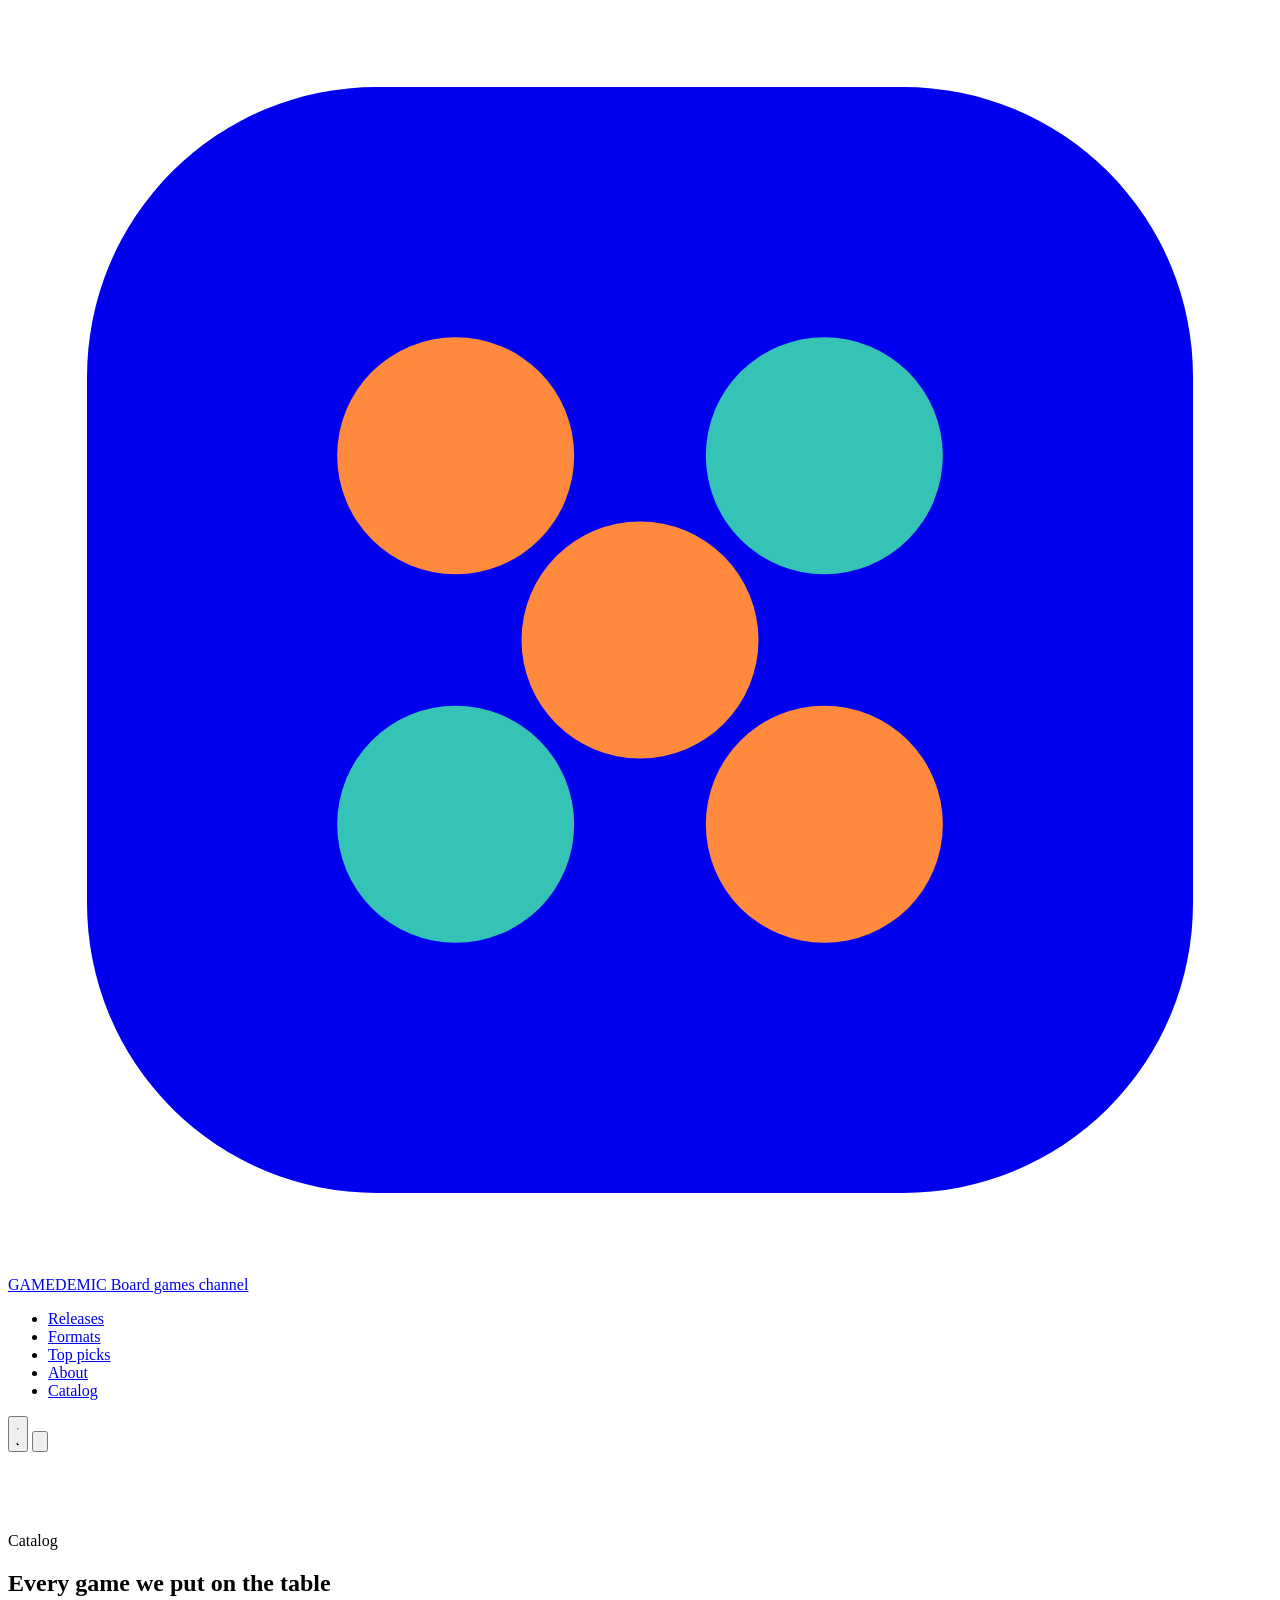
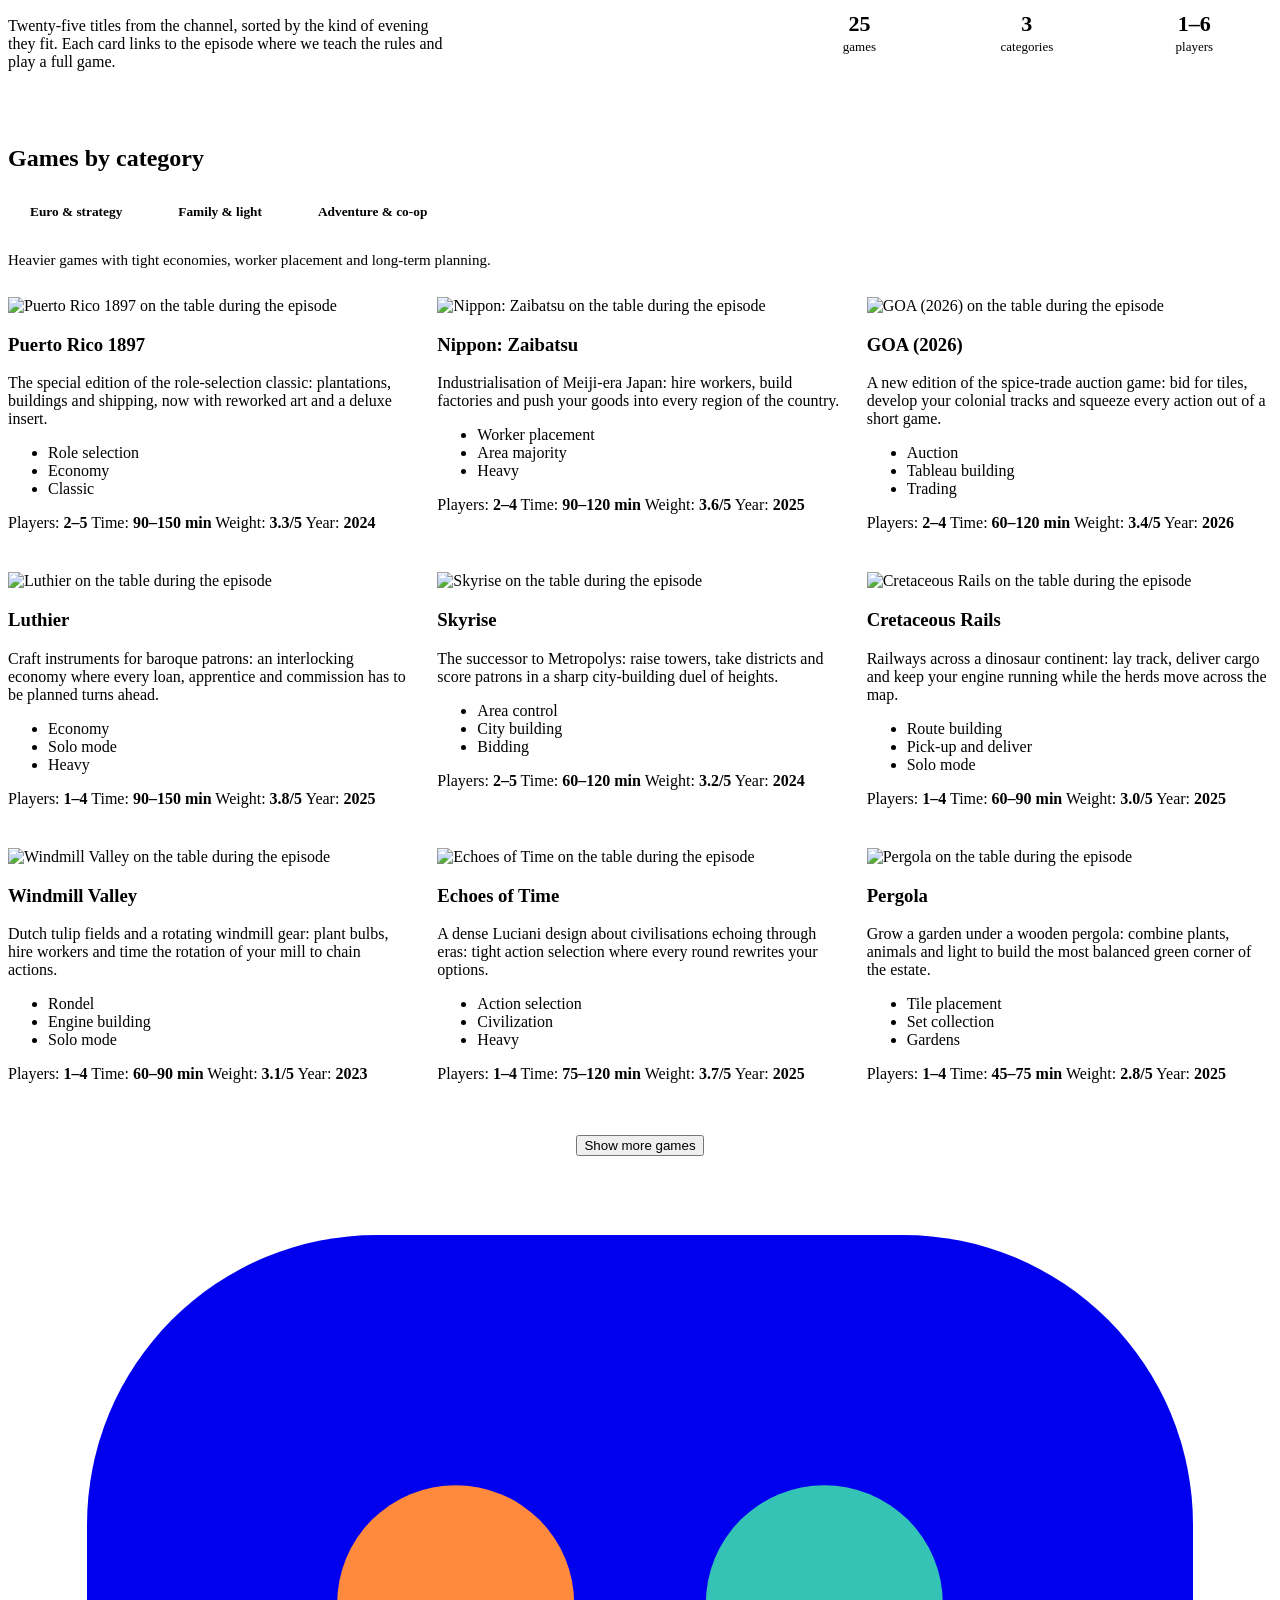
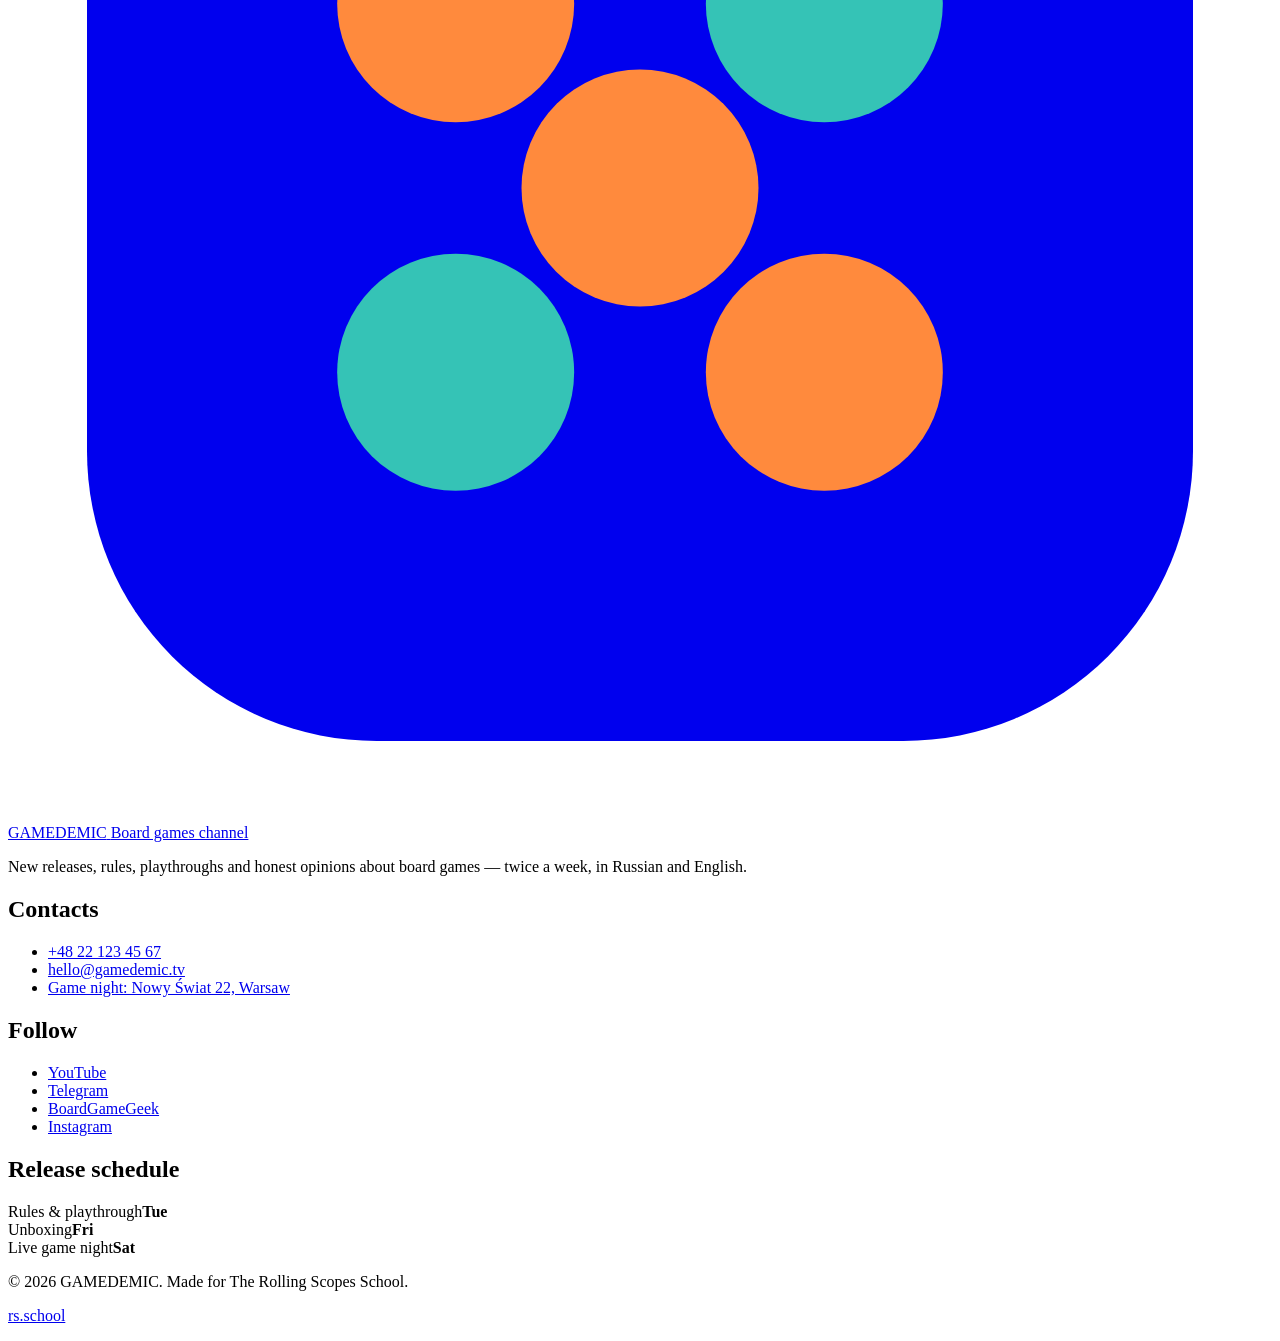
==== catalog.html @ 8ed78a91 "feat: add catalog page with categories and game cards" ====
<!DOCTYPE html>
<html lang="en" data-theme="light">
<head>
  <meta charset="utf-8">
  <meta name="viewport" content="width=device-width, initial-scale=1">
  <title>Game catalog — GAMEDEMIC</title>
  <meta name="description" content="Every board game covered on the GAMEDEMIC channel: euro games, family titles and cooperative adventures with players, play time and weight.">
  <link rel="icon" href="assets/favicon.svg" type="image/svg+xml">
  <link rel="preconnect" href="https://fonts.googleapis.com">
  <link rel="preconnect" href="https://fonts.gstatic.com" crossorigin>
  <link rel="stylesheet" href="https://fonts.googleapis.com/css2?family=Inter:wght@400;500;600&amp;family=Space+Grotesk:wght@500;600;700&amp;display=swap">
  <link rel="stylesheet" href="css/style.css">
  <link rel="stylesheet" href="css/catalog.css">
  <script>
    // Applies the saved theme before the first paint so the page never flashes.
    (function () {
      try {
        var saved = localStorage.getItem('gamedemic-theme');
        if (saved === 'dark' || saved === 'light') {
          document.documentElement.dataset.theme = saved;
        } else if (window.matchMedia('(prefers-color-scheme: dark)').matches) {
          document.documentElement.dataset.theme = 'dark';
        }
      } catch (error) {
        /* localStorage may be unavailable — the default light theme stays. */
      }
    })();
  </script>
</head>
<body>
  <header class="header">
    <div class="container header__inner">
      <a class="logo" href="index.html">
        <svg class="logo__mark" viewBox="0 0 48 48" aria-hidden="true" focusable="false">
          <rect x="3" y="3" width="42" height="42" rx="11" fill="currentColor"></rect>
          <circle cx="17" cy="17" r="4.5" fill="#ff8a3d"></circle>
          <circle cx="31" cy="17" r="4.5" fill="#35c3b6"></circle>
          <circle cx="24" cy="24" r="4.5" fill="#ff8a3d"></circle>
          <circle cx="17" cy="31" r="4.5" fill="#35c3b6"></circle>
          <circle cx="31" cy="31" r="4.5" fill="#ff8a3d"></circle>
        </svg>
        <span class="logo__text">
          <span class="logo__name">GAMEDEMIC</span>
          <span class="logo__tagline">Board games channel</span>
        </span>
      </a>

      <nav class="nav" id="site-nav" aria-label="Main">
        <ul class="nav__list">
          <li><a class="nav__link" href="index.html#releases">Releases</a></li>
          <li><a class="nav__link" href="index.html#formats">Formats</a></li>
          <li><a class="nav__link" href="index.html#top">Top picks</a></li>
          <li><a class="nav__link" href="index.html#about">About</a></li>
          <li><a class="nav__link" href="catalog.html" aria-current="page">Catalog</a></li>
        </ul>
      </nav>

      <div class="header__actions">
        <button class="icon-button theme-toggle" type="button" id="theme-toggle" aria-pressed="false" aria-label="Turn on dark theme">
          <svg class="theme-toggle__sun" viewBox="0 0 24 24" aria-hidden="true" focusable="false">
            <circle cx="12" cy="12" r="4.2"></circle>
            <path d="M12 2.6v2.2M12 19.2v2.2M4.2 12H2M22 12h-2.2M5.6 5.6 7.2 7.2M16.8 16.8l1.6 1.6M18.4 5.6l-1.6 1.6M7.2 16.8l-1.6 1.6"></path>
          </svg>
          <svg class="theme-toggle__moon" viewBox="0 0 24 24" aria-hidden="true" focusable="false">
            <path d="M20 14.2A8.2 8.2 0 0 1 9.8 4a8.4 8.4 0 1 0 10.2 10.2Z"></path>
          </svg>
        </button>
        <button class="icon-button burger" type="button" id="burger" aria-expanded="false" aria-controls="site-nav" aria-label="Open menu">
          <svg viewBox="0 0 24 24" aria-hidden="true" focusable="false">
            <path class="burger__line burger__line--top" d="M4 7h16"></path>
            <path class="burger__line burger__line--middle" d="M4 13h16"></path>
            <path class="burger__line burger__line--bottom" d="M4 19h16"></path>
          </svg>
        </button>
      </div>
    </div>
  </header>


  <main>
    <section class="catalog-hero">
      <div class="container catalog-hero__inner">
        <div>
          <p class="eyebrow">Catalog</p>
          <h1>Every game we put on the table</h1>
          <p>
            Twenty-five titles from the channel, sorted by the kind of evening they fit.
            Each card links to the episode where we teach the rules and play a full game.
          </p>
        </div>
        <div class="catalog-hero__facts">
          <p class="catalog-hero__fact"><b>25</b><span>games</span></p>
          <p class="catalog-hero__fact"><b>3</b><span>categories</span></p>
          <p class="catalog-hero__fact"><b>1–6</b><span>players</span></p>
        </div>
      </div>
    </section>

    <section class="section" id="catalog">
      <div class="container">
        <h2 class="visually-hidden">Games by category</h2>
        <div class="categories" id="categories">
          <button class="category is-active" type="button"
            aria-pressed="true" data-category="euro">Euro &amp; strategy</button>
          <button class="category" type="button"
            aria-pressed="false" data-category="family">Family &amp; light</button>
          <button class="category" type="button"
            aria-pressed="false" data-category="coop">Adventure &amp; co-op</button>
        </div>
        <p class="catalog__note" id="category-note">Heavier games with tight economies, worker placement and long-term planning.</p>

        <div class="catalog-grid" id="catalog-grid">
          <article class="game-card">
            <div class="game-card__media">
              <img class="game-card__image" src="https://i.ytimg.com/vi/eZDFBOI0O48/hqdefault.jpg" width="480" height="360" loading="lazy" alt="Puerto Rico 1897 on the table during the episode">
            </div>
            <div class="game-card__body">
              <h3 class="game-card__title">Puerto Rico 1897</h3>
              <p class="game-card__desc">The special edition of the role-selection classic: plantations, buildings and shipping, now with reworked art and a deluxe insert.</p>
              <ul class="game-card__tags">
                <li class="tag">Role selection</li>
                <li class="tag">Economy</li>
                <li class="tag">Classic</li>
              </ul>
              <p class="game-card__meta">
                <span>Players: <b>2–5</b></span>
                <span>Time: <b>90–150 min</b></span>
                <span>Weight: <b>3.3/5</b></span>
                <span>Year: <b>2024</b></span>
              </p>
            </div>
          </article>
          <article class="game-card">
            <div class="game-card__media">
              <img class="game-card__image" src="https://i.ytimg.com/vi/mlnG_oBTaug/hqdefault.jpg" width="480" height="360" loading="lazy" alt="Nippon: Zaibatsu on the table during the episode">
            </div>
            <div class="game-card__body">
              <h3 class="game-card__title">Nippon: Zaibatsu</h3>
              <p class="game-card__desc">Industrialisation of Meiji-era Japan: hire workers, build factories and push your goods into every region of the country.</p>
              <ul class="game-card__tags">
                <li class="tag">Worker placement</li>
                <li class="tag">Area majority</li>
                <li class="tag">Heavy</li>
              </ul>
              <p class="game-card__meta">
                <span>Players: <b>2–4</b></span>
                <span>Time: <b>90–120 min</b></span>
                <span>Weight: <b>3.6/5</b></span>
                <span>Year: <b>2025</b></span>
              </p>
            </div>
          </article>
          <article class="game-card">
            <div class="game-card__media">
              <img class="game-card__image" src="https://i.ytimg.com/vi/cQ16xqjx_Sw/hqdefault.jpg" width="480" height="360" loading="lazy" alt="GOA (2026) on the table during the episode">
            </div>
            <div class="game-card__body">
              <h3 class="game-card__title">GOA (2026)</h3>
              <p class="game-card__desc">A new edition of the spice-trade auction game: bid for tiles, develop your colonial tracks and squeeze every action out of a short game.</p>
              <ul class="game-card__tags">
                <li class="tag">Auction</li>
                <li class="tag">Tableau building</li>
                <li class="tag">Trading</li>
              </ul>
              <p class="game-card__meta">
                <span>Players: <b>2–4</b></span>
                <span>Time: <b>60–120 min</b></span>
                <span>Weight: <b>3.4/5</b></span>
                <span>Year: <b>2026</b></span>
              </p>
            </div>
          </article>
          <article class="game-card">
            <div class="game-card__media">
              <img class="game-card__image" src="https://i.ytimg.com/vi/hcbQ2KUn7Vs/hqdefault.jpg" width="480" height="360" loading="lazy" alt="Luthier on the table during the episode">
            </div>
            <div class="game-card__body">
              <h3 class="game-card__title">Luthier</h3>
              <p class="game-card__desc">Craft instruments for baroque patrons: an interlocking economy where every loan, apprentice and commission has to be planned turns ahead.</p>
              <ul class="game-card__tags">
                <li class="tag">Economy</li>
                <li class="tag">Solo mode</li>
                <li class="tag">Heavy</li>
              </ul>
              <p class="game-card__meta">
                <span>Players: <b>1–4</b></span>
                <span>Time: <b>90–150 min</b></span>
                <span>Weight: <b>3.8/5</b></span>
                <span>Year: <b>2025</b></span>
              </p>
            </div>
          </article>
          <article class="game-card">
            <div class="game-card__media">
              <img class="game-card__image" src="https://i.ytimg.com/vi/IFoXtF_5hJ4/hqdefault.jpg" width="480" height="360" loading="lazy" alt="Skyrise on the table during the episode">
            </div>
            <div class="game-card__body">
              <h3 class="game-card__title">Skyrise</h3>
              <p class="game-card__desc">The successor to Metropolys: raise towers, take districts and score patrons in a sharp city-building duel of heights.</p>
              <ul class="game-card__tags">
                <li class="tag">Area control</li>
                <li class="tag">City building</li>
                <li class="tag">Bidding</li>
              </ul>
              <p class="game-card__meta">
                <span>Players: <b>2–5</b></span>
                <span>Time: <b>60–120 min</b></span>
                <span>Weight: <b>3.2/5</b></span>
                <span>Year: <b>2024</b></span>
              </p>
            </div>
          </article>
          <article class="game-card">
            <div class="game-card__media">
              <img class="game-card__image" src="https://i.ytimg.com/vi/K7tXL6RqaWM/hqdefault.jpg" width="480" height="360" loading="lazy" alt="Cretaceous Rails on the table during the episode">
            </div>
            <div class="game-card__body">
              <h3 class="game-card__title">Cretaceous Rails</h3>
              <p class="game-card__desc">Railways across a dinosaur continent: lay track, deliver cargo and keep your engine running while the herds move across the map.</p>
              <ul class="game-card__tags">
                <li class="tag">Route building</li>
                <li class="tag">Pick-up and deliver</li>
                <li class="tag">Solo mode</li>
              </ul>
              <p class="game-card__meta">
                <span>Players: <b>1–4</b></span>
                <span>Time: <b>60–90 min</b></span>
                <span>Weight: <b>3.0/5</b></span>
                <span>Year: <b>2025</b></span>
              </p>
            </div>
          </article>
          <article class="game-card">
            <div class="game-card__media">
              <img class="game-card__image" src="https://i.ytimg.com/vi/DJleph9t23c/hqdefault.jpg" width="480" height="360" loading="lazy" alt="Windmill Valley on the table during the episode">
            </div>
            <div class="game-card__body">
              <h3 class="game-card__title">Windmill Valley</h3>
              <p class="game-card__desc">Dutch tulip fields and a rotating windmill gear: plant bulbs, hire workers and time the rotation of your mill to chain actions.</p>
              <ul class="game-card__tags">
                <li class="tag">Rondel</li>
                <li class="tag">Engine building</li>
                <li class="tag">Solo mode</li>
              </ul>
              <p class="game-card__meta">
                <span>Players: <b>1–4</b></span>
                <span>Time: <b>60–90 min</b></span>
                <span>Weight: <b>3.1/5</b></span>
                <span>Year: <b>2023</b></span>
              </p>
            </div>
          </article>
          <article class="game-card">
            <div class="game-card__media">
              <img class="game-card__image" src="https://i.ytimg.com/vi/PdsI4-P3AxU/hqdefault.jpg" width="480" height="360" loading="lazy" alt="Echoes of Time on the table during the episode">
            </div>
            <div class="game-card__body">
              <h3 class="game-card__title">Echoes of Time</h3>
              <p class="game-card__desc">A dense Luciani design about civilisations echoing through eras: tight action selection where every round rewrites your options.</p>
              <ul class="game-card__tags">
                <li class="tag">Action selection</li>
                <li class="tag">Civilization</li>
                <li class="tag">Heavy</li>
              </ul>
              <p class="game-card__meta">
                <span>Players: <b>1–4</b></span>
                <span>Time: <b>75–120 min</b></span>
                <span>Weight: <b>3.7/5</b></span>
                <span>Year: <b>2025</b></span>
              </p>
            </div>
          </article>
          <article class="game-card">
            <div class="game-card__media">
              <img class="game-card__image" src="https://i.ytimg.com/vi/k4_29w0wnMs/hqdefault.jpg" width="480" height="360" loading="lazy" alt="Pergola on the table during the episode">
            </div>
            <div class="game-card__body">
              <h3 class="game-card__title">Pergola</h3>
              <p class="game-card__desc">Grow a garden under a wooden pergola: combine plants, animals and light to build the most balanced green corner of the estate.</p>
              <ul class="game-card__tags">
                <li class="tag">Tile placement</li>
                <li class="tag">Set collection</li>
                <li class="tag">Gardens</li>
              </ul>
              <p class="game-card__meta">
                <span>Players: <b>1–4</b></span>
                <span>Time: <b>45–75 min</b></span>
                <span>Weight: <b>2.8/5</b></span>
                <span>Year: <b>2025</b></span>
              </p>
            </div>
          </article>
        </div>
        <div class="catalog__more" id="catalog-more">
          <button class="button button--ghost" type="button" id="load-more">Show more games</button>
        </div>
      </div>
    </section>
  </main>

  <footer class="footer" id="contacts">
    <div class="container">
      <div class="footer__grid">
        <div>
          <a class="logo" href="index.html">
            <svg class="logo__mark" viewBox="0 0 48 48" aria-hidden="true" focusable="false">
              <rect x="3" y="3" width="42" height="42" rx="11" fill="currentColor"></rect>
              <circle cx="17" cy="17" r="4.5" fill="#ff8a3d"></circle>
              <circle cx="31" cy="17" r="4.5" fill="#35c3b6"></circle>
              <circle cx="24" cy="24" r="4.5" fill="#ff8a3d"></circle>
              <circle cx="17" cy="31" r="4.5" fill="#35c3b6"></circle>
              <circle cx="31" cy="31" r="4.5" fill="#ff8a3d"></circle>
            </svg>
            <span class="logo__text">
              <span class="logo__name">GAMEDEMIC</span>
              <span class="logo__tagline">Board games channel</span>
            </span>
          </a>
          <p class="footer__about">
            New releases, rules, playthroughs and honest opinions about board games —
            twice a week, in Russian and English.
          </p>
        </div>

        <div>
          <h2 class="footer__title">Contacts</h2>
          <ul class="footer__list">
            <li><a class="footer__link" href="tel:+48221234567">+48 22 123 45 67</a></li>
            <li><a class="footer__link" href="mailto:hello@gamedemic.tv">hello@gamedemic.tv</a></li>
            <li>
              <a class="footer__link" href="https://maps.google.com/?q=Nowy+Swiat+22,+Warsaw" target="_blank" rel="noopener">
                Game night: Nowy Świat 22, Warsaw
              </a>
            </li>
          </ul>
        </div>

        <div>
          <h2 class="footer__title">Follow</h2>
          <ul class="footer__list">
            <li><a class="footer__link" href="https://www.youtube.com/@gamedemic" target="_blank" rel="noopener">YouTube</a></li>
            <li><a class="footer__link" href="https://t.me/gamedemic" target="_blank" rel="noopener">Telegram</a></li>
            <li><a class="footer__link" href="https://boardgamegeek.com/" target="_blank" rel="noopener">BoardGameGeek</a></li>
            <li><a class="footer__link" href="https://www.instagram.com/" target="_blank" rel="noopener">Instagram</a></li>
          </ul>
        </div>

        <div>
          <h2 class="footer__title">Release schedule</h2>
          <div class="footer__schedule">
            <div><span>Rules &amp; playthrough</span><b>Tue</b></div>
            <div><span>Unboxing</span><b>Fri</b></div>
            <div><span>Live game night</span><b>Sat</b></div>
          </div>
        </div>
      </div>

      <div class="footer__bottom">
        <p>© 2026 GAMEDEMIC. Made for The Rolling Scopes School.</p>
        <p><a href="https://rs.school/" target="_blank" rel="noopener">rs.school</a></p>
      </div>
    </div>
  </footer>

  <script src="js/theme.js"></script>
</body>
</html>
---- css/catalog.css ----
/* ==========================================================================
   GAMEDEMIC — catalog page
   ========================================================================== */

.catalog-hero {
  padding-block: clamp(40px, 5vw, 72px) clamp(24px, 3vw, 40px);
  background:
    radial-gradient(55% 80% at 90% 0%, var(--accent-soft), transparent 70%);
}

.catalog-hero__inner {
  display: grid;
  grid-template-columns: minmax(0, 1.2fr) minmax(0, 0.8fr);
  align-items: end;
  gap: clamp(20px, 3vw, 48px);
}

.catalog-hero p {
  margin-top: 16px;
  max-width: 56ch;
  color: var(--text-muted);
}

.catalog-hero__facts {
  display: grid;
  grid-template-columns: repeat(3, minmax(0, 1fr));
  gap: 12px;
  text-align: center;
}

.catalog-hero__fact {
  padding: 16px 10px;
  background-color: var(--surface);
  border: 1px solid var(--border);
  border-radius: var(--radius-m);
}

.catalog-hero__fact b {
  display: block;
  font-family: var(--font-display);
  font-size: 1.375rem;
}

.catalog-hero__fact span {
  color: var(--text-muted);
  font-size: 0.8125rem;
}

/* --- Categories ----------------------------------------------------------- */

.categories {
  display: flex;
  flex-wrap: wrap;
  gap: 12px;
  margin-bottom: 20px;
}

.category {
  padding: 12px 22px;
  border: 1px solid var(--border);
  border-radius: 999px;
  background-color: var(--surface);
  color: var(--text-muted);
  font-family: var(--font-display);
  font-weight: 600;
  transition: color var(--transition), border-color var(--transition),
    background-color var(--transition), transform var(--transition);
}

.category:hover {
  color: var(--accent);
  border-color: var(--accent);
  transform: translateY(-2px);
}

.category.is-active,
.category[aria-selected="true"] {
  background-color: var(--accent);
  border-color: var(--accent);
  color: var(--accent-contrast);
}

.catalog__note {
  margin-bottom: 28px;
  color: var(--text-muted);
  font-size: 0.9375rem;
}

/* --- Grid ----------------------------------------------------------------- */

.catalog-grid {
  display: grid;
  grid-template-columns: repeat(3, minmax(0, 1fr));
  gap: 24px;
}

.catalog-grid .game-card {
  text-align: start;
  padding: 0;
  font: inherit;
  color: inherit;
  cursor: pointer;
}

.catalog__more {
  display: flex;
  justify-content: center;
  margin-top: 36px;
}

.catalog__more[hidden] {
  display: none;
}

.catalog__empty {
  padding: 48px 0;
  color: var(--text-muted);
  text-align: center;
}

/* --- Modal ---------------------------------------------------------------- */

.modal {
  position: fixed;
  inset: 0;
  z-index: 100;
  display: grid;
  place-items: center;
  padding: clamp(12px, 4vw, 40px);
  background-color: var(--overlay);
  opacity: 0;
  visibility: hidden;
  transition: opacity var(--transition), visibility var(--transition);
}

.modal.is-open {
  opacity: 1;
  visibility: visible;
}

.modal__dialog {
  position: relative;
  width: min(880px, 100%);
  max-height: min(88dvh, 820px);
  overflow-y: auto;
  background-color: var(--surface);
  border: 1px solid var(--border);
  border-radius: var(--radius-l);
  box-shadow: var(--shadow-lg);
  transform: translateY(16px) scale(0.98);
  transition: transform var(--transition);
}

.modal.is-open .modal__dialog {
  transform: translateY(0) scale(1);
}

.modal__close {
  position: absolute;
  top: 14px;
  right: 14px;
  z-index: 2;
  background-color: var(--surface);
}

.modal__media {
  aspect-ratio: 16 / 7;
  overflow: hidden;
  background-color: var(--surface-2);
}

.modal__media img {
  width: 100%;
  height: 100%;
  object-fit: cover;
}

.modal__body {
  display: grid;
  gap: 22px;
  padding: clamp(20px, 3vw, 32px);
}

.modal__header {
  display: flex;
  flex-wrap: wrap;
  align-items: center;
  justify-content: space-between;
  gap: 10px 20px;
}

.modal__category {
  padding: 5px 12px;
  border-radius: 999px;
  background-color: var(--accent-soft);
  color: var(--accent);
  font-size: 0.8125rem;
  font-weight: 600;
}

.modal__desc {
  color: var(--text-muted);
}

.modal__specs {
  display: grid;
  grid-template-columns: repeat(4, minmax(0, 1fr));
  gap: 12px;
}

.modal__spec {
  padding: 14px;
  background-color: var(--surface-2);
  border-radius: var(--radius-m);
  text-align: center;
}

.modal__spec span {
  display: block;
  color: var(--text-muted);
  font-size: 0.75rem;
  letter-spacing: 0.06em;
  text-transform: uppercase;
}

.modal__spec b {
  font-family: var(--font-display);
  font-size: 1.0625rem;
}

.option-group__title {
  margin-bottom: 10px;
  font-family: var(--font-display);
  font-size: 0.8125rem;
  font-weight: 700;
  letter-spacing: 0.12em;
  text-transform: uppercase;
  color: var(--text-muted);
}

.option-group__list {
  display: flex;
  flex-wrap: wrap;
  gap: 10px;
}

.option {
  padding: 10px 18px;
  border: 1px solid var(--border);
  border-radius: 999px;
  background-color: var(--surface);
  font-size: 0.9375rem;
  font-weight: 600;
  transition: border-color var(--transition), background-color var(--transition),
    color var(--transition);
}

.option:hover {
  border-color: var(--accent);
  color: var(--accent);
}

.option[aria-pressed="true"] {
  border-color: var(--accent);
  background-color: var(--accent);
  color: var(--accent-contrast);
}

.modal__readout {
  display: grid;
  gap: 8px;
  padding: 18px 20px;
  background-color: var(--accent-2-soft);
  border-radius: var(--radius-m);
}

.modal__readout p {
  font-size: 0.9375rem;
}

.modal__readout b {
  font-family: var(--font-display);
}

.modal__footer {
  display: flex;
  flex-wrap: wrap;
  align-items: center;
  justify-content: space-between;
  gap: 14px;
}

.modal__footer small {
  color: var(--text-muted);
}

/* --- Responsive ----------------------------------------------------------- */

@media (max-width: 1024px) {
  .catalog-hero__inner {
    grid-template-columns: minmax(0, 1fr);
  }

  .catalog-grid {
    grid-template-columns: repeat(2, minmax(0, 1fr));
  }

  .modal__specs {
    grid-template-columns: repeat(2, minmax(0, 1fr));
  }
}

@media (max-width: 620px) {
  .catalog-grid {
    grid-template-columns: minmax(0, 1fr);
  }

  .categories {
    gap: 8px;
  }

  .category {
    padding: 10px 16px;
    font-size: 0.9375rem;
  }

  .modal__footer .button {
    width: 100%;
  }
}

@media (max-width: 400px) {
  .catalog-hero__facts {
    grid-template-columns: minmax(0, 1fr);
  }

  .modal__specs {
    grid-template-columns: minmax(0, 1fr);
  }
}
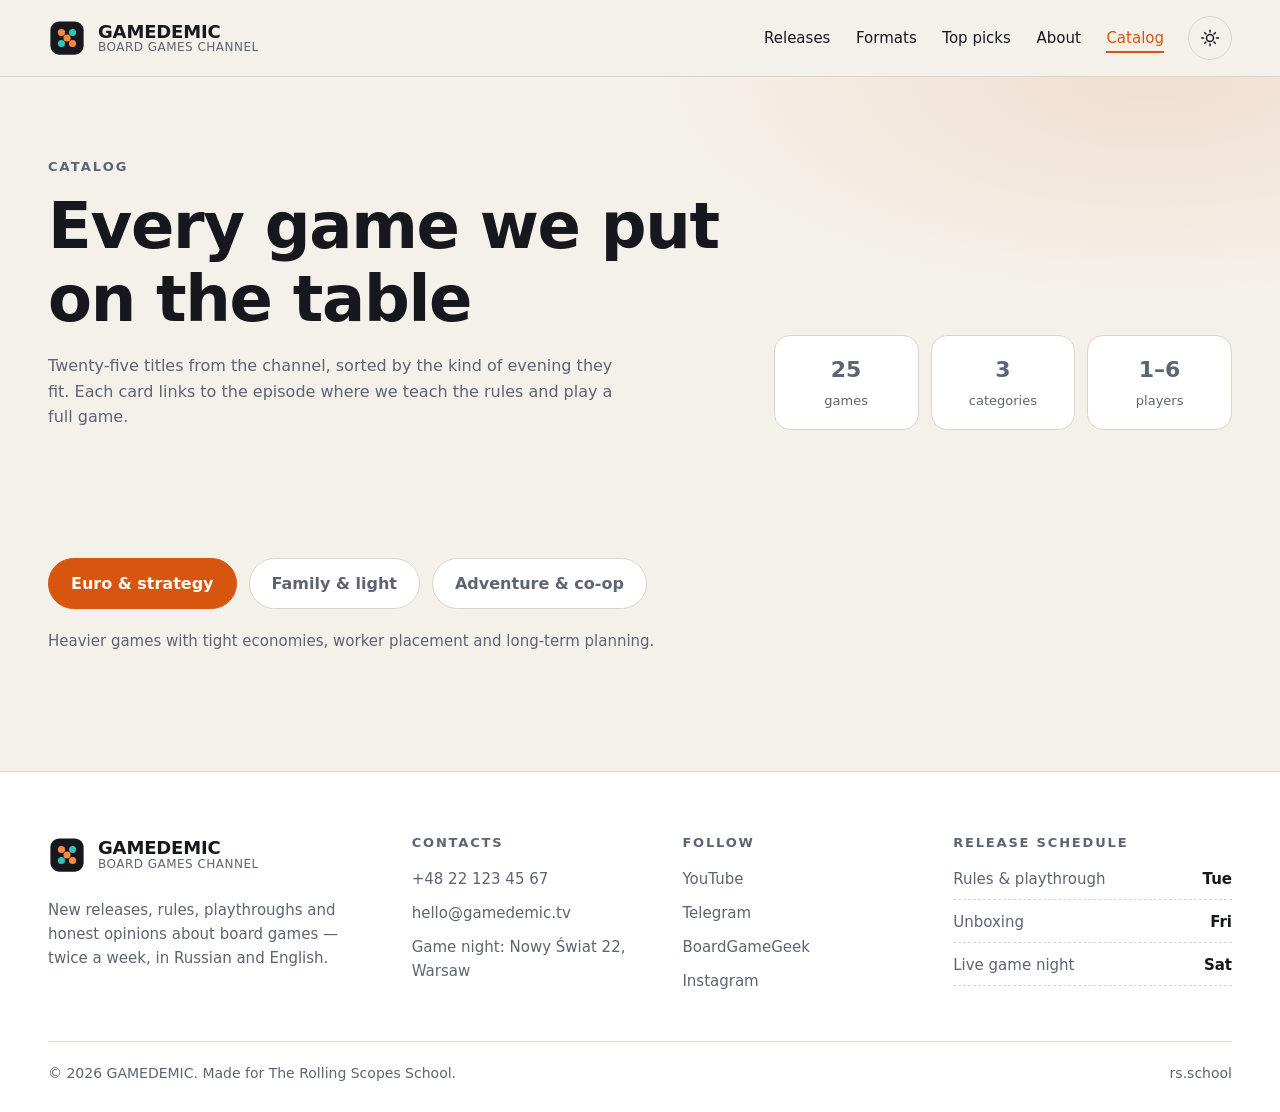
==== commit baaddbfb: "feat: render catalog dynamically with filtering and details modal" ====
--- a/catalog.html
+++ b/catalog.html
@@ -109,189 +109,9 @@
         </div>
         <p class="catalog__note" id="category-note">Heavier games with tight economies, worker placement and long-term planning.</p>
 
-        <div class="catalog-grid" id="catalog-grid">
-          <article class="game-card">
-            <div class="game-card__media">
-              <img class="game-card__image" src="https://i.ytimg.com/vi/eZDFBOI0O48/hqdefault.jpg" width="480" height="360" loading="lazy" alt="Puerto Rico 1897 on the table during the episode">
-            </div>
-            <div class="game-card__body">
-              <h3 class="game-card__title">Puerto Rico 1897</h3>
-              <p class="game-card__desc">The special edition of the role-selection classic: plantations, buildings and shipping, now with reworked art and a deluxe insert.</p>
-              <ul class="game-card__tags">
-                <li class="tag">Role selection</li>
-                <li class="tag">Economy</li>
-                <li class="tag">Classic</li>
-              </ul>
-              <p class="game-card__meta">
-                <span>Players: <b>2–5</b></span>
-                <span>Time: <b>90–150 min</b></span>
-                <span>Weight: <b>3.3/5</b></span>
-                <span>Year: <b>2024</b></span>
-              </p>
-            </div>
-          </article>
-          <article class="game-card">
-            <div class="game-card__media">
-              <img class="game-card__image" src="https://i.ytimg.com/vi/mlnG_oBTaug/hqdefault.jpg" width="480" height="360" loading="lazy" alt="Nippon: Zaibatsu on the table during the episode">
-            </div>
-            <div class="game-card__body">
-              <h3 class="game-card__title">Nippon: Zaibatsu</h3>
-              <p class="game-card__desc">Industrialisation of Meiji-era Japan: hire workers, build factories and push your goods into every region of the country.</p>
-              <ul class="game-card__tags">
-                <li class="tag">Worker placement</li>
-                <li class="tag">Area majority</li>
-                <li class="tag">Heavy</li>
-              </ul>
-              <p class="game-card__meta">
-                <span>Players: <b>2–4</b></span>
-                <span>Time: <b>90–120 min</b></span>
-                <span>Weight: <b>3.6/5</b></span>
-                <span>Year: <b>2025</b></span>
-              </p>
-            </div>
-          </article>
-          <article class="game-card">
-            <div class="game-card__media">
-              <img class="game-card__image" src="https://i.ytimg.com/vi/cQ16xqjx_Sw/hqdefault.jpg" width="480" height="360" loading="lazy" alt="GOA (2026) on the table during the episode">
-            </div>
-            <div class="game-card__body">
-              <h3 class="game-card__title">GOA (2026)</h3>
-              <p class="game-card__desc">A new edition of the spice-trade auction game: bid for tiles, develop your colonial tracks and squeeze every action out of a short game.</p>
-              <ul class="game-card__tags">
-                <li class="tag">Auction</li>
-                <li class="tag">Tableau building</li>
-                <li class="tag">Trading</li>
-              </ul>
-              <p class="game-card__meta">
-                <span>Players: <b>2–4</b></span>
-                <span>Time: <b>60–120 min</b></span>
-                <span>Weight: <b>3.4/5</b></span>
-                <span>Year: <b>2026</b></span>
-              </p>
-            </div>
-          </article>
-          <article class="game-card">
-            <div class="game-card__media">
-              <img class="game-card__image" src="https://i.ytimg.com/vi/hcbQ2KUn7Vs/hqdefault.jpg" width="480" height="360" loading="lazy" alt="Luthier on the table during the episode">
-            </div>
-            <div class="game-card__body">
-              <h3 class="game-card__title">Luthier</h3>
-              <p class="game-card__desc">Craft instruments for baroque patrons: an interlocking economy where every loan, apprentice and commission has to be planned turns ahead.</p>
-              <ul class="game-card__tags">
-                <li class="tag">Economy</li>
-                <li class="tag">Solo mode</li>
-                <li class="tag">Heavy</li>
-              </ul>
-              <p class="game-card__meta">
-                <span>Players: <b>1–4</b></span>
-                <span>Time: <b>90–150 min</b></span>
-                <span>Weight: <b>3.8/5</b></span>
-                <span>Year: <b>2025</b></span>
-              </p>
-            </div>
-          </article>
-          <article class="game-card">
-            <div class="game-card__media">
-              <img class="game-card__image" src="https://i.ytimg.com/vi/IFoXtF_5hJ4/hqdefault.jpg" width="480" height="360" loading="lazy" alt="Skyrise on the table during the episode">
-            </div>
-            <div class="game-card__body">
-              <h3 class="game-card__title">Skyrise</h3>
-              <p class="game-card__desc">The successor to Metropolys: raise towers, take districts and score patrons in a sharp city-building duel of heights.</p>
-              <ul class="game-card__tags">
-                <li class="tag">Area control</li>
-                <li class="tag">City building</li>
-                <li class="tag">Bidding</li>
-              </ul>
-              <p class="game-card__meta">
-                <span>Players: <b>2–5</b></span>
-                <span>Time: <b>60–120 min</b></span>
-                <span>Weight: <b>3.2/5</b></span>
-                <span>Year: <b>2024</b></span>
-              </p>
-            </div>
-          </article>
-          <article class="game-card">
-            <div class="game-card__media">
-              <img class="game-card__image" src="https://i.ytimg.com/vi/K7tXL6RqaWM/hqdefault.jpg" width="480" height="360" loading="lazy" alt="Cretaceous Rails on the table during the episode">
-            </div>
-            <div class="game-card__body">
-              <h3 class="game-card__title">Cretaceous Rails</h3>
-              <p class="game-card__desc">Railways across a dinosaur continent: lay track, deliver cargo and keep your engine running while the herds move across the map.</p>
-              <ul class="game-card__tags">
-                <li class="tag">Route building</li>
-                <li class="tag">Pick-up and deliver</li>
-                <li class="tag">Solo mode</li>
-              </ul>
-              <p class="game-card__meta">
-                <span>Players: <b>1–4</b></span>
-                <span>Time: <b>60–90 min</b></span>
-                <span>Weight: <b>3.0/5</b></span>
-                <span>Year: <b>2025</b></span>
-              </p>
-            </div>
-          </article>
-          <article class="game-card">
-            <div class="game-card__media">
-              <img class="game-card__image" src="https://i.ytimg.com/vi/DJleph9t23c/hqdefault.jpg" width="480" height="360" loading="lazy" alt="Windmill Valley on the table during the episode">
-            </div>
-            <div class="game-card__body">
-              <h3 class="game-card__title">Windmill Valley</h3>
-              <p class="game-card__desc">Dutch tulip fields and a rotating windmill gear: plant bulbs, hire workers and time the rotation of your mill to chain actions.</p>
-              <ul class="game-card__tags">
-                <li class="tag">Rondel</li>
-                <li class="tag">Engine building</li>
-                <li class="tag">Solo mode</li>
-              </ul>
-              <p class="game-card__meta">
-                <span>Players: <b>1–4</b></span>
-                <span>Time: <b>60–90 min</b></span>
-                <span>Weight: <b>3.1/5</b></span>
-                <span>Year: <b>2023</b></span>
-              </p>
-            </div>
-          </article>
-          <article class="game-card">
-            <div class="game-card__media">
-              <img class="game-card__image" src="https://i.ytimg.com/vi/PdsI4-P3AxU/hqdefault.jpg" width="480" height="360" loading="lazy" alt="Echoes of Time on the table during the episode">
-            </div>
-            <div class="game-card__body">
-              <h3 class="game-card__title">Echoes of Time</h3>
-              <p class="game-card__desc">A dense Luciani design about civilisations echoing through eras: tight action selection where every round rewrites your options.</p>
-              <ul class="game-card__tags">
-                <li class="tag">Action selection</li>
-                <li class="tag">Civilization</li>
-                <li class="tag">Heavy</li>
-              </ul>
-              <p class="game-card__meta">
-                <span>Players: <b>1–4</b></span>
-                <span>Time: <b>75–120 min</b></span>
-                <span>Weight: <b>3.7/5</b></span>
-                <span>Year: <b>2025</b></span>
-              </p>
-            </div>
-          </article>
-          <article class="game-card">
-            <div class="game-card__media">
-              <img class="game-card__image" src="https://i.ytimg.com/vi/k4_29w0wnMs/hqdefault.jpg" width="480" height="360" loading="lazy" alt="Pergola on the table during the episode">
-            </div>
-            <div class="game-card__body">
-              <h3 class="game-card__title">Pergola</h3>
-              <p class="game-card__desc">Grow a garden under a wooden pergola: combine plants, animals and light to build the most balanced green corner of the estate.</p>
-              <ul class="game-card__tags">
-                <li class="tag">Tile placement</li>
-                <li class="tag">Set collection</li>
-                <li class="tag">Gardens</li>
-              </ul>
-              <p class="game-card__meta">
-                <span>Players: <b>1–4</b></span>
-                <span>Time: <b>45–75 min</b></span>
-                <span>Weight: <b>2.8/5</b></span>
-                <span>Year: <b>2025</b></span>
-              </p>
-            </div>
-          </article>
-        </div>
-        <div class="catalog__more" id="catalog-more">
+        <div class="catalog-grid" id="catalog-grid" aria-live="polite"></div>
+        <p class="catalog__empty" id="catalog-empty" hidden>No games in this category yet.</p>
+        <div class="catalog__more" id="catalog-more" hidden>
           <button class="button button--ghost" type="button" id="load-more">Show more games</button>
         </div>
       </div>
@@ -362,6 +182,50 @@
     </div>
   </footer>
 
+  <div class="modal" id="game-modal" role="dialog" aria-modal="true" aria-labelledby="modal-title" hidden>
+    <div class="modal__dialog" id="modal-dialog">
+      <button class="icon-button modal__close" type="button" id="modal-close" aria-label="Close">
+        <svg viewBox="0 0 24 24" aria-hidden="true" focusable="false"><path d="M6 6l12 12M18 6 6 18"></path></svg>
+      </button>
+      <div class="modal__media" id="modal-media"></div>
+      <div class="modal__body">
+        <div class="modal__header">
+          <h2 class="modal__title" id="modal-title">Game details</h2>
+          <p class="modal__category" id="modal-category"></p>
+        </div>
+        <p class="modal__desc" id="modal-desc"></p>
+
+        <div class="modal__specs">
+          <p class="modal__spec"><span>Players</span><b id="modal-players"></b></p>
+          <p class="modal__spec"><span>Play time</span><b id="modal-time"></b></p>
+          <p class="modal__spec"><span>Weight</span><b id="modal-weight"></b></p>
+          <p class="modal__spec"><span>Designer</span><b id="modal-designer"></b></p>
+        </div>
+
+        <div class="option-group">
+          <h3 class="option-group__title">Player count</h3>
+          <div class="option-group__list" id="option-players"></div>
+        </div>
+
+        <div class="option-group">
+          <h3 class="option-group__title">Episode format</h3>
+          <div class="option-group__list" id="option-format"></div>
+        </div>
+
+        <div class="modal__readout">
+          <p id="readout-players"></p>
+          <p id="readout-format"></p>
+        </div>
+
+        <div class="modal__footer">
+          <small id="modal-note"></small>
+          <a class="button button--primary" id="modal-link" href="#" target="_blank" rel="noopener">Watch the episode</a>
+        </div>
+      </div>
+    </div>
+  </div>
+
   <script src="js/theme.js"></script>
+  <script type="module" src="js/catalog.js"></script>
 </body>
 </html>
--- a/css/style.css
+++ b/css/style.css
@@ -0,0 +1,700 @@
+/* ==========================================================================
+   GAMEDEMIC — base styles, design tokens, header, footer, shared components
+   ========================================================================== */
+
+/* --- Reset ---------------------------------------------------------------- */
+
+*,
+*::before,
+*::after {
+  box-sizing: border-box;
+}
+
+* {
+  margin: 0;
+  padding: 0;
+}
+
+html {
+  scroll-behavior: smooth;
+  scroll-padding-top: 96px;
+  -webkit-text-size-adjust: 100%;
+}
+
+img,
+svg,
+picture {
+  display: block;
+  max-width: 100%;
+}
+
+input,
+button,
+select {
+  font: inherit;
+  color: inherit;
+}
+
+button {
+  background: none;
+  border: none;
+  cursor: pointer;
+}
+
+ul,
+ol {
+  list-style: none;
+}
+
+a {
+  color: inherit;
+  text-decoration: none;
+}
+
+/* --- Design tokens -------------------------------------------------------- */
+
+:root {
+  color-scheme: light;
+
+  --bg: #f4f1ea;
+  --bg-alt: #ebe6db;
+  --surface: #ffffff;
+  --surface-2: #f8f6f1;
+  --text: #16181d;
+  --text-muted: #5d6472;
+  --border: #ddd6c7;
+  --accent: #d7550f;
+  --accent-contrast: #ffffff;
+  --accent-soft: rgba(215, 85, 15, 0.12);
+  --accent-2: #0f766e;
+  --accent-2-soft: rgba(15, 118, 110, 0.12);
+  --overlay: rgba(22, 24, 29, 0.6);
+  --shadow: 0 18px 40px -28px rgba(22, 24, 29, 0.55);
+  --shadow-lg: 0 30px 60px -32px rgba(22, 24, 29, 0.6);
+
+  --font-display: "Space Grotesk", "Trebuchet MS", system-ui, sans-serif;
+  --font-body: "Inter", system-ui, -apple-system, "Segoe UI", sans-serif;
+
+  --container: 1280px;
+  --gutter: clamp(16px, 4vw, 48px);
+  --radius-s: 10px;
+  --radius-m: 16px;
+  --radius-l: 24px;
+  --header-height: 76px;
+  --transition: 0.25s ease;
+}
+
+[data-theme="dark"] {
+  color-scheme: dark;
+
+  --bg: #0f1116;
+  --bg-alt: #14171e;
+  --surface: #191d26;
+  --surface-2: #1f242f;
+  --text: #f1f2f5;
+  --text-muted: #a2abbb;
+  --border: #2c323f;
+  --accent: #ff8a3d;
+  --accent-contrast: #16181d;
+  --accent-soft: rgba(255, 138, 61, 0.16);
+  --accent-2: #35c3b6;
+  --accent-2-soft: rgba(53, 195, 182, 0.16);
+  --overlay: rgba(6, 8, 12, 0.72);
+  --shadow: 0 18px 40px -28px rgba(0, 0, 0, 0.9);
+  --shadow-lg: 0 30px 60px -30px rgba(0, 0, 0, 0.95);
+}
+
+/* --- Base ----------------------------------------------------------------- */
+
+body {
+  min-height: 100vh;
+  background-color: var(--bg);
+  color: var(--text);
+  font-family: var(--font-body);
+  font-size: 16px;
+  line-height: 1.6;
+  transition: background-color var(--transition), color var(--transition);
+}
+
+h1,
+h2,
+h3,
+h4 {
+  font-family: var(--font-display);
+  font-weight: 700;
+  line-height: 1.15;
+  letter-spacing: -0.02em;
+}
+
+h1 {
+  font-size: clamp(2.25rem, 1.4rem + 3.6vw, 4rem);
+}
+
+h2 {
+  font-size: clamp(1.75rem, 1.2rem + 2.2vw, 2.75rem);
+}
+
+h3 {
+  font-size: clamp(1.125rem, 1rem + 0.6vw, 1.375rem);
+}
+
+:focus-visible {
+  outline: 3px solid var(--accent);
+  outline-offset: 3px;
+  border-radius: 4px;
+}
+
+.container {
+  width: 100%;
+  max-width: var(--container);
+  margin-inline: auto;
+  padding-inline: var(--gutter);
+}
+
+.section {
+  padding-block: clamp(56px, 7vw, 104px);
+}
+
+.section--alt {
+  background-color: var(--bg-alt);
+  transition: background-color var(--transition);
+}
+
+.section__head {
+  display: flex;
+  flex-wrap: wrap;
+  align-items: end;
+  justify-content: space-between;
+  gap: 16px 32px;
+  margin-bottom: clamp(28px, 3vw, 44px);
+}
+
+.section__title-group {
+  max-width: 640px;
+}
+
+.section__lead {
+  margin-top: 12px;
+  color: var(--text-muted);
+}
+
+.eyebrow {
+  display: inline-block;
+  margin-bottom: 12px;
+  color: var(--accent);
+  font-family: var(--font-display);
+  font-size: 0.8125rem;
+  font-weight: 700;
+  letter-spacing: 0.16em;
+  text-transform: uppercase;
+}
+
+.visually-hidden {
+  position: absolute;
+  width: 1px;
+  height: 1px;
+  margin: -1px;
+  padding: 0;
+  overflow: hidden;
+  clip-path: inset(50%);
+  white-space: nowrap;
+}
+
+/* --- Buttons -------------------------------------------------------------- */
+
+.button {
+  display: inline-flex;
+  align-items: center;
+  justify-content: center;
+  gap: 10px;
+  padding: 14px 26px;
+  border: 1px solid transparent;
+  border-radius: 999px;
+  font-family: var(--font-display);
+  font-size: 1rem;
+  font-weight: 600;
+  text-align: center;
+  transition: background-color var(--transition), border-color var(--transition),
+    color var(--transition), box-shadow var(--transition);
+}
+
+.button--primary {
+  background-color: var(--accent);
+  color: var(--accent-contrast);
+}
+
+.button--primary:hover {
+  background-color: var(--text);
+  color: var(--bg);
+}
+
+.button--ghost {
+  border-color: var(--border);
+  color: var(--text);
+}
+
+.button--ghost:hover {
+  border-color: var(--accent);
+  color: var(--accent);
+  background-color: var(--accent-soft);
+}
+
+.button--block {
+  width: 100%;
+}
+
+/* --- Header --------------------------------------------------------------- */
+
+.header {
+  position: sticky;
+  top: 0;
+  z-index: 50;
+  background-color: color-mix(in srgb, var(--bg) 88%, transparent);
+  backdrop-filter: blur(12px);
+  border-bottom: 1px solid var(--border);
+  transition: background-color var(--transition), border-color var(--transition);
+}
+
+.header__inner {
+  display: flex;
+  align-items: center;
+  gap: 24px;
+  min-height: var(--header-height);
+}
+
+.logo {
+  display: inline-flex;
+  align-items: center;
+  gap: 12px;
+  font-family: var(--font-display);
+  font-weight: 700;
+  letter-spacing: -0.01em;
+}
+
+.logo__mark {
+  width: 38px;
+  height: 38px;
+  color: var(--text);
+  transition: transform var(--transition), color var(--transition);
+}
+
+.logo:hover .logo__mark {
+  transform: rotate(-8deg);
+  color: var(--accent);
+}
+
+.logo__text {
+  display: flex;
+  flex-direction: column;
+  line-height: 1.1;
+}
+
+.logo__name {
+  font-size: 1.125rem;
+}
+
+.logo__tagline {
+  color: var(--text-muted);
+  font-family: var(--font-body);
+  font-size: 0.75rem;
+  font-weight: 400;
+  letter-spacing: 0.04em;
+  text-transform: uppercase;
+}
+
+.nav {
+  margin-inline-start: auto;
+}
+
+.nav__list {
+  display: flex;
+  align-items: center;
+  gap: clamp(14px, 2vw, 30px);
+}
+
+.nav__link {
+  position: relative;
+  padding-block: 6px;
+  font-size: 0.9375rem;
+  font-weight: 500;
+  transition: color var(--transition);
+}
+
+.nav__link::after {
+  content: "";
+  position: absolute;
+  inset-inline: 0;
+  bottom: 0;
+  height: 2px;
+  background-color: var(--accent);
+  transform: scaleX(0);
+  transform-origin: left;
+  transition: transform var(--transition);
+}
+
+.nav__link:hover,
+.nav__link[aria-current="page"] {
+  color: var(--accent);
+}
+
+.nav__link:hover::after,
+.nav__link[aria-current="page"]::after {
+  transform: scaleX(1);
+}
+
+.header__actions {
+  display: flex;
+  align-items: center;
+  gap: 10px;
+}
+
+.icon-button {
+  display: inline-flex;
+  align-items: center;
+  justify-content: center;
+  width: 44px;
+  height: 44px;
+  border: 1px solid var(--border);
+  border-radius: 50%;
+  color: var(--text);
+  transition: border-color var(--transition), background-color var(--transition),
+    color var(--transition);
+}
+
+.icon-button:hover {
+  border-color: var(--accent);
+  background-color: var(--accent-soft);
+  color: var(--accent);
+}
+
+.icon-button svg {
+  width: 20px;
+  height: 20px;
+  fill: none;
+  stroke: currentColor;
+  stroke-width: 1.8;
+  stroke-linecap: round;
+  stroke-linejoin: round;
+}
+
+.theme-toggle__moon {
+  display: none;
+}
+
+[data-theme="dark"] .theme-toggle__sun {
+  display: none;
+}
+
+[data-theme="dark"] .theme-toggle__moon {
+  display: block;
+}
+
+.burger {
+  display: none;
+}
+
+.burger__line {
+  transition: transform var(--transition), opacity var(--transition);
+  transform-origin: center;
+}
+
+.burger[aria-expanded="true"] .burger__line--top {
+  transform: translateY(6px) rotate(45deg);
+}
+
+.burger[aria-expanded="true"] .burger__line--middle {
+  opacity: 0;
+}
+
+.burger[aria-expanded="true"] .burger__line--bottom {
+  transform: translateY(-6px) rotate(-45deg);
+}
+
+/* --- Footer --------------------------------------------------------------- */
+
+.footer {
+  background-color: var(--surface);
+  border-top: 1px solid var(--border);
+  padding-block: clamp(40px, 5vw, 72px) 28px;
+  transition: background-color var(--transition), border-color var(--transition);
+}
+
+.footer__grid {
+  display: grid;
+  grid-template-columns: 1.4fr 1fr 1fr 1.2fr;
+  gap: clamp(24px, 3vw, 48px);
+}
+
+.footer__title {
+  margin-bottom: 16px;
+  font-family: var(--font-display);
+  font-size: 0.8125rem;
+  font-weight: 700;
+  letter-spacing: 0.14em;
+  text-transform: uppercase;
+  color: var(--text-muted);
+}
+
+.footer__about {
+  margin-top: 16px;
+  max-width: 34ch;
+  color: var(--text-muted);
+  font-size: 0.9375rem;
+}
+
+.footer__list {
+  display: grid;
+  gap: 10px;
+  font-size: 0.9375rem;
+}
+
+.footer__link {
+  display: inline-flex;
+  align-items: center;
+  gap: 8px;
+  color: var(--text-muted);
+  transition: color var(--transition), transform var(--transition);
+}
+
+.footer__link:hover {
+  color: var(--accent);
+  transform: translateX(3px);
+}
+
+.footer__schedule {
+  display: grid;
+  gap: 10px;
+  font-size: 0.9375rem;
+  color: var(--text-muted);
+}
+
+.footer__schedule div {
+  display: flex;
+  justify-content: space-between;
+  gap: 12px;
+  padding-bottom: 8px;
+  border-bottom: 1px dashed var(--border);
+}
+
+.footer__schedule b {
+  color: var(--text);
+  font-weight: 600;
+}
+
+.footer__bottom {
+  display: flex;
+  flex-wrap: wrap;
+  justify-content: space-between;
+  gap: 12px;
+  margin-top: clamp(28px, 4vw, 48px);
+  padding-top: 20px;
+  border-top: 1px solid var(--border);
+  color: var(--text-muted);
+  font-size: 0.875rem;
+}
+
+.footer__bottom a:hover {
+  color: var(--accent);
+}
+
+/* --- Game card (shared by the home page and the catalog) ------------------ */
+
+.game-card {
+  display: flex;
+  flex-direction: column;
+  overflow: hidden;
+  background-color: var(--surface);
+  border: 1px solid var(--border);
+  border-radius: var(--radius-l);
+  box-shadow: var(--shadow);
+  transition: transform var(--transition), border-color var(--transition),
+    box-shadow var(--transition), background-color var(--transition);
+}
+
+.game-card:hover {
+  transform: translateY(-4px);
+  border-color: var(--accent);
+  box-shadow: var(--shadow-lg);
+}
+
+.game-card__media {
+  position: relative;
+  aspect-ratio: 16 / 9;
+  overflow: hidden;
+  background-color: var(--surface-2);
+}
+
+.game-card__image {
+  width: 100%;
+  height: 100%;
+  object-fit: cover;
+  transition: transform 0.4s ease;
+}
+
+.game-card:hover .game-card__image {
+  transform: scale(1.04);
+}
+
+.game-card__badge {
+  position: absolute;
+  top: 12px;
+  left: 12px;
+  padding: 6px 12px;
+  background-color: var(--accent);
+  color: var(--accent-contrast);
+  border-radius: 999px;
+  font-family: var(--font-display);
+  font-size: 0.75rem;
+  font-weight: 700;
+  letter-spacing: 0.04em;
+  text-transform: uppercase;
+}
+
+.game-card__body {
+  display: flex;
+  flex: 1;
+  flex-direction: column;
+  gap: 12px;
+  padding: 20px;
+}
+
+.game-card__title {
+  font-size: 1.1875rem;
+}
+
+.game-card__desc {
+  color: var(--text-muted);
+  font-size: 0.9375rem;
+}
+
+.game-card__tags {
+  display: flex;
+  flex-wrap: wrap;
+  gap: 8px;
+}
+
+.tag {
+  padding: 4px 10px;
+  background-color: var(--accent-2-soft);
+  color: var(--accent-2);
+  border-radius: 999px;
+  font-size: 0.75rem;
+  font-weight: 600;
+}
+
+.game-card__meta {
+  display: flex;
+  flex-wrap: wrap;
+  gap: 8px 18px;
+  margin-top: auto;
+  padding-top: 14px;
+  border-top: 1px solid var(--border);
+  color: var(--text-muted);
+  font-size: 0.8125rem;
+}
+
+.game-card__meta span {
+  display: inline-flex;
+  align-items: center;
+  gap: 6px;
+}
+
+.game-card__meta b {
+  color: var(--text);
+  font-weight: 600;
+}
+
+/* --- Responsive ----------------------------------------------------------- */
+
+@media (max-width: 1024px) {
+  .footer__grid {
+    grid-template-columns: repeat(2, minmax(0, 1fr));
+  }
+}
+
+@media (max-width: 768px) {
+  :root {
+    --header-height: 64px;
+  }
+
+  .nav {
+    position: fixed;
+    inset: var(--header-height) 0 auto;
+    max-height: calc(100dvh - var(--header-height));
+    overflow-y: auto;
+    padding: 24px var(--gutter) 40px;
+    background-color: var(--bg);
+    border-bottom: 1px solid var(--border);
+    transform: translateY(-120%);
+    visibility: hidden;
+    transition: transform 0.3s ease, visibility 0.3s ease;
+  }
+
+  .nav.is-open {
+    transform: translateY(0);
+    visibility: visible;
+  }
+
+  .nav__list {
+    flex-direction: column;
+    align-items: stretch;
+    gap: 4px;
+  }
+
+  .nav__link {
+    display: block;
+    padding: 14px 4px;
+    border-bottom: 1px solid var(--border);
+    font-size: 1.125rem;
+  }
+
+  .nav__link::after {
+    display: none;
+  }
+
+  .header__actions {
+    margin-inline-start: auto;
+  }
+
+  .burger {
+    display: inline-flex;
+  }
+
+  .logo__tagline {
+    display: none;
+  }
+}
+
+@media (max-width: 560px) {
+  .footer__grid {
+    grid-template-columns: minmax(0, 1fr);
+  }
+
+  .button {
+    padding: 13px 20px;
+  }
+}
+
+@media (max-width: 400px) {
+  .logo__name {
+    font-size: 1rem;
+  }
+
+  .icon-button {
+    width: 40px;
+    height: 40px;
+  }
+}
+
+@media (prefers-reduced-motion: reduce) {
+  html {
+    scroll-behavior: auto;
+  }
+
+  *,
+  *::before,
+  *::after {
+    animation-duration: 0.01ms !important;
+    transition-duration: 0.01ms !important;
+  }
+}
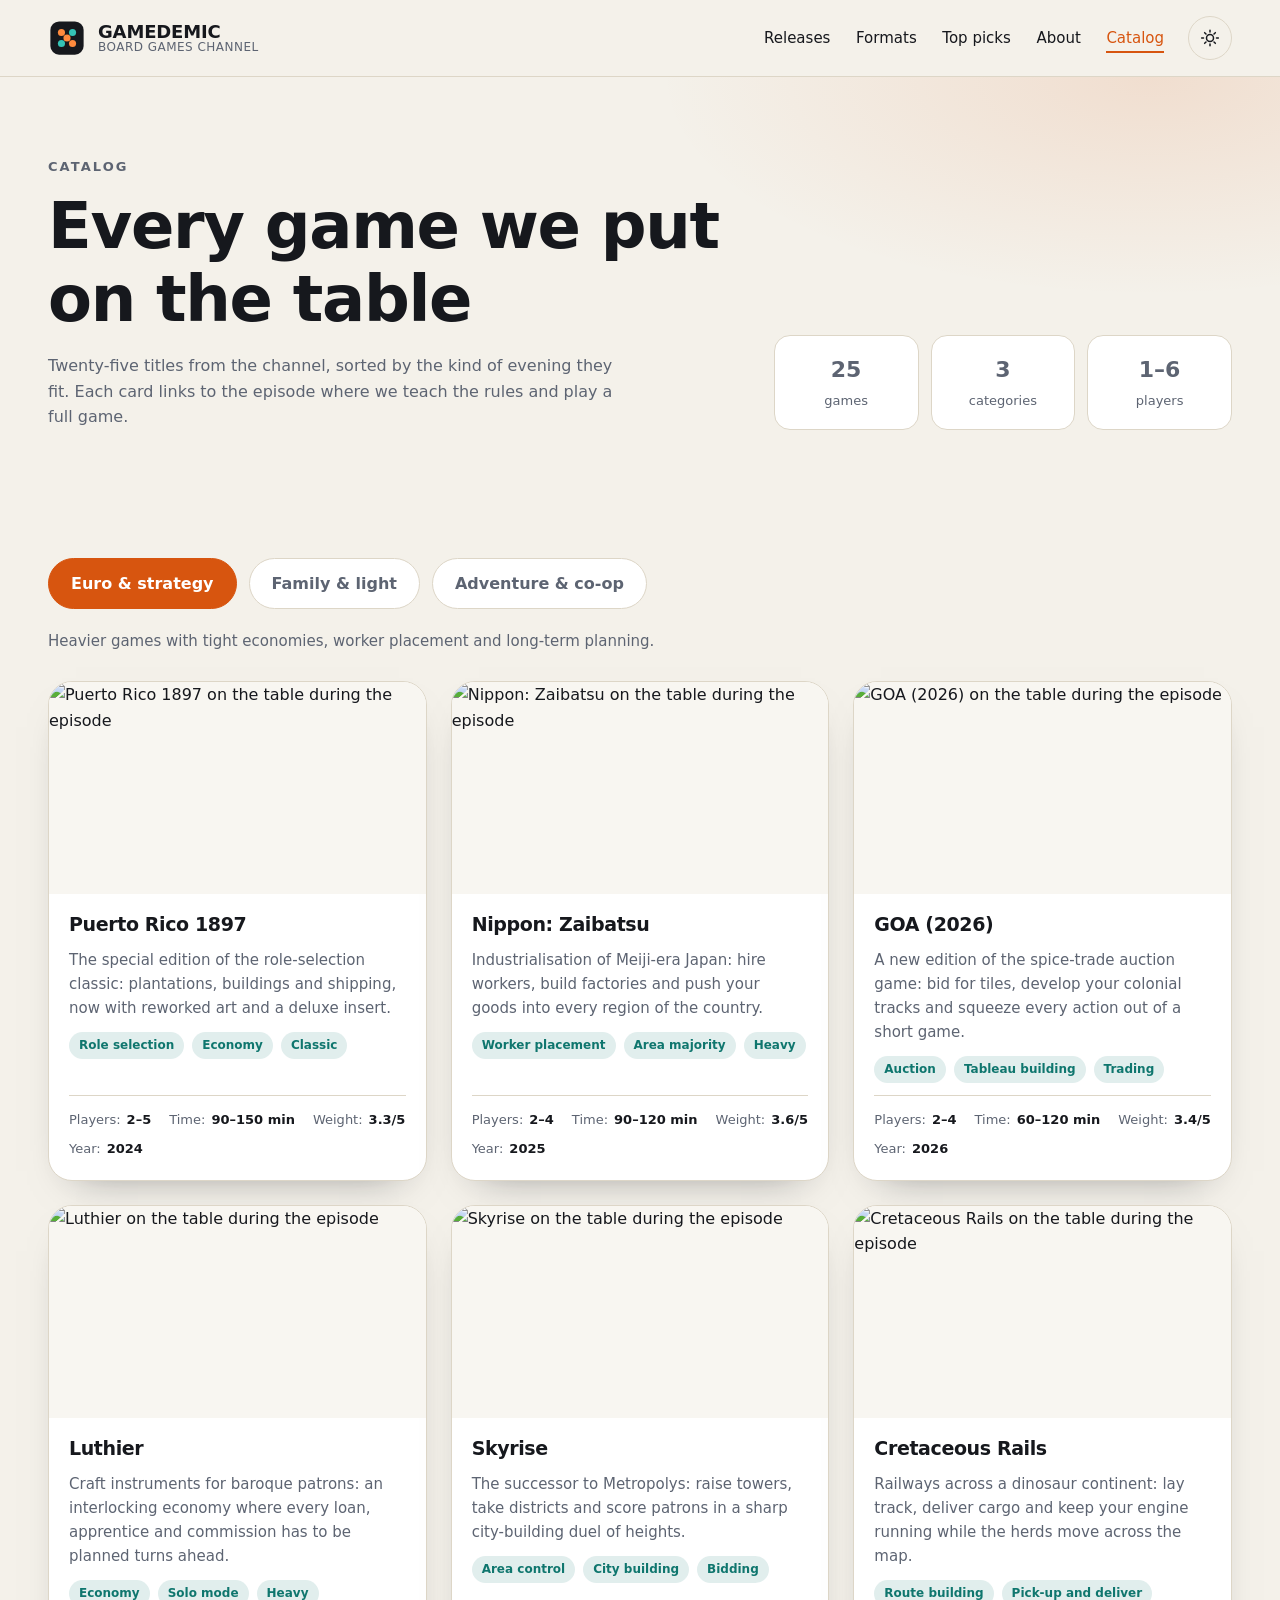
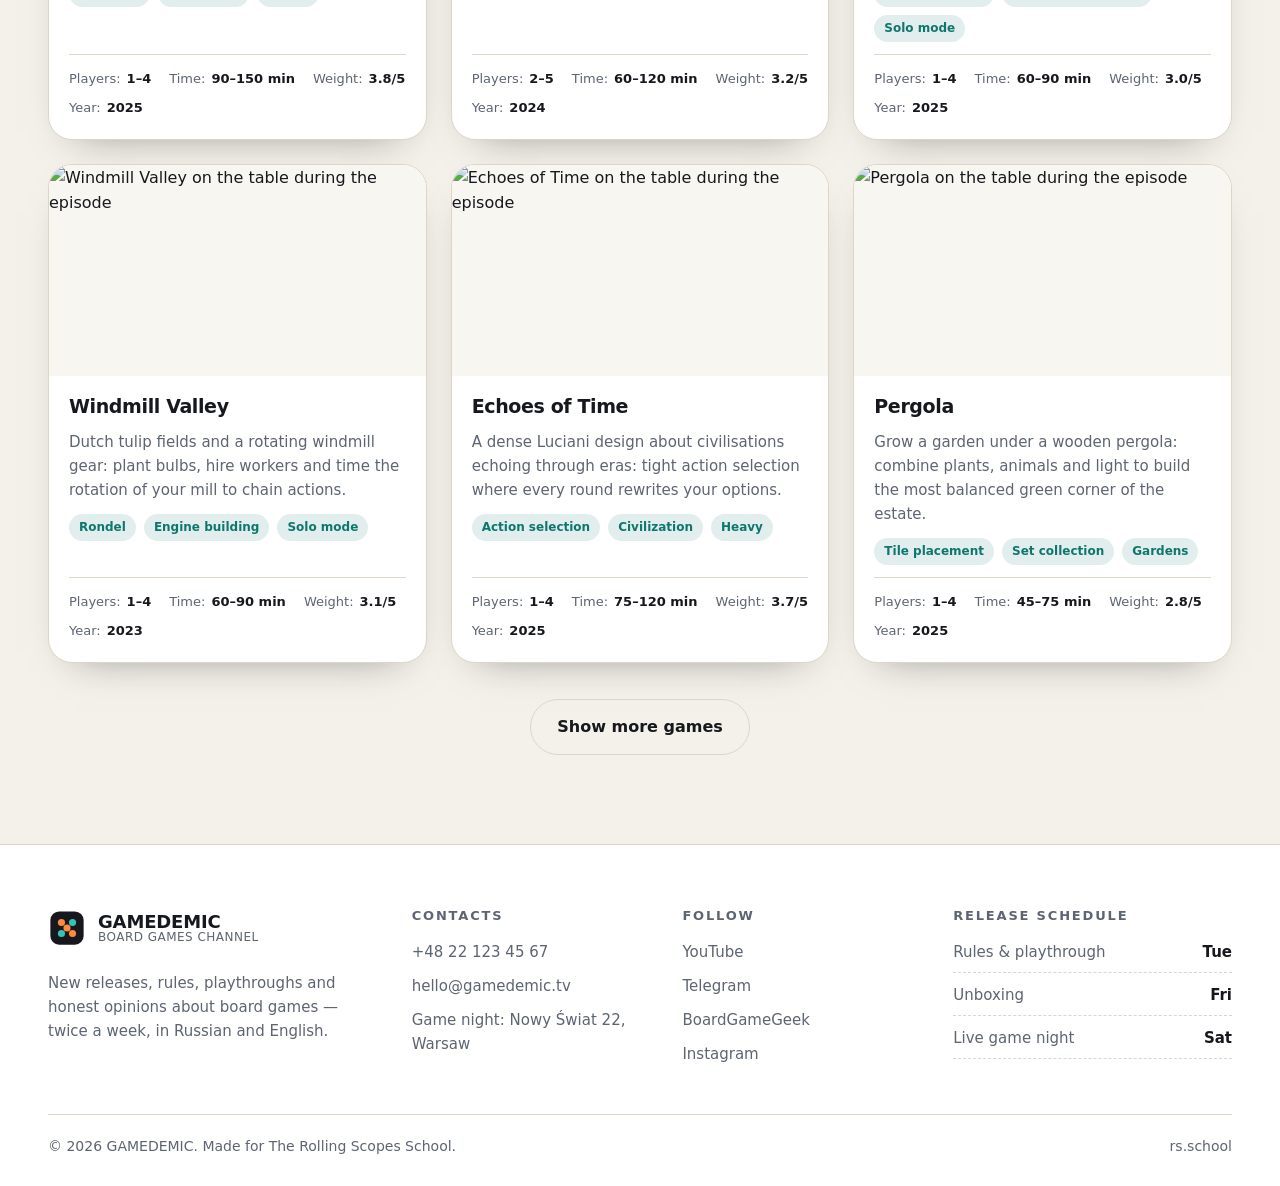
==== commit 2a1b8c5e: "chore: deploy part 1" ====
--- a/catalog.html
+++ b/catalog.html
@@ -109,9 +109,189 @@
         </div>
         <p class="catalog__note" id="category-note">Heavier games with tight economies, worker placement and long-term planning.</p>
 
-        <div class="catalog-grid" id="catalog-grid" aria-live="polite"></div>
-        <p class="catalog__empty" id="catalog-empty" hidden>No games in this category yet.</p>
-        <div class="catalog__more" id="catalog-more" hidden>
+        <div class="catalog-grid" id="catalog-grid">
+          <article class="game-card">
+            <div class="game-card__media">
+              <img class="game-card__image" src="https://i.ytimg.com/vi/eZDFBOI0O48/hqdefault.jpg" width="480" height="360" loading="lazy" alt="Puerto Rico 1897 on the table during the episode">
+            </div>
+            <div class="game-card__body">
+              <h3 class="game-card__title">Puerto Rico 1897</h3>
+              <p class="game-card__desc">The special edition of the role-selection classic: plantations, buildings and shipping, now with reworked art and a deluxe insert.</p>
+              <ul class="game-card__tags">
+                <li class="tag">Role selection</li>
+                <li class="tag">Economy</li>
+                <li class="tag">Classic</li>
+              </ul>
+              <p class="game-card__meta">
+                <span>Players: <b>2–5</b></span>
+                <span>Time: <b>90–150 min</b></span>
+                <span>Weight: <b>3.3/5</b></span>
+                <span>Year: <b>2024</b></span>
+              </p>
+            </div>
+          </article>
+          <article class="game-card">
+            <div class="game-card__media">
+              <img class="game-card__image" src="https://i.ytimg.com/vi/mlnG_oBTaug/hqdefault.jpg" width="480" height="360" loading="lazy" alt="Nippon: Zaibatsu on the table during the episode">
+            </div>
+            <div class="game-card__body">
+              <h3 class="game-card__title">Nippon: Zaibatsu</h3>
+              <p class="game-card__desc">Industrialisation of Meiji-era Japan: hire workers, build factories and push your goods into every region of the country.</p>
+              <ul class="game-card__tags">
+                <li class="tag">Worker placement</li>
+                <li class="tag">Area majority</li>
+                <li class="tag">Heavy</li>
+              </ul>
+              <p class="game-card__meta">
+                <span>Players: <b>2–4</b></span>
+                <span>Time: <b>90–120 min</b></span>
+                <span>Weight: <b>3.6/5</b></span>
+                <span>Year: <b>2025</b></span>
+              </p>
+            </div>
+          </article>
+          <article class="game-card">
+            <div class="game-card__media">
+              <img class="game-card__image" src="https://i.ytimg.com/vi/cQ16xqjx_Sw/hqdefault.jpg" width="480" height="360" loading="lazy" alt="GOA (2026) on the table during the episode">
+            </div>
+            <div class="game-card__body">
+              <h3 class="game-card__title">GOA (2026)</h3>
+              <p class="game-card__desc">A new edition of the spice-trade auction game: bid for tiles, develop your colonial tracks and squeeze every action out of a short game.</p>
+              <ul class="game-card__tags">
+                <li class="tag">Auction</li>
+                <li class="tag">Tableau building</li>
+                <li class="tag">Trading</li>
+              </ul>
+              <p class="game-card__meta">
+                <span>Players: <b>2–4</b></span>
+                <span>Time: <b>60–120 min</b></span>
+                <span>Weight: <b>3.4/5</b></span>
+                <span>Year: <b>2026</b></span>
+              </p>
+            </div>
+          </article>
+          <article class="game-card">
+            <div class="game-card__media">
+              <img class="game-card__image" src="https://i.ytimg.com/vi/hcbQ2KUn7Vs/hqdefault.jpg" width="480" height="360" loading="lazy" alt="Luthier on the table during the episode">
+            </div>
+            <div class="game-card__body">
+              <h3 class="game-card__title">Luthier</h3>
+              <p class="game-card__desc">Craft instruments for baroque patrons: an interlocking economy where every loan, apprentice and commission has to be planned turns ahead.</p>
+              <ul class="game-card__tags">
+                <li class="tag">Economy</li>
+                <li class="tag">Solo mode</li>
+                <li class="tag">Heavy</li>
+              </ul>
+              <p class="game-card__meta">
+                <span>Players: <b>1–4</b></span>
+                <span>Time: <b>90–150 min</b></span>
+                <span>Weight: <b>3.8/5</b></span>
+                <span>Year: <b>2025</b></span>
+              </p>
+            </div>
+          </article>
+          <article class="game-card">
+            <div class="game-card__media">
+              <img class="game-card__image" src="https://i.ytimg.com/vi/IFoXtF_5hJ4/hqdefault.jpg" width="480" height="360" loading="lazy" alt="Skyrise on the table during the episode">
+            </div>
+            <div class="game-card__body">
+              <h3 class="game-card__title">Skyrise</h3>
+              <p class="game-card__desc">The successor to Metropolys: raise towers, take districts and score patrons in a sharp city-building duel of heights.</p>
+              <ul class="game-card__tags">
+                <li class="tag">Area control</li>
+                <li class="tag">City building</li>
+                <li class="tag">Bidding</li>
+              </ul>
+              <p class="game-card__meta">
+                <span>Players: <b>2–5</b></span>
+                <span>Time: <b>60–120 min</b></span>
+                <span>Weight: <b>3.2/5</b></span>
+                <span>Year: <b>2024</b></span>
+              </p>
+            </div>
+          </article>
+          <article class="game-card">
+            <div class="game-card__media">
+              <img class="game-card__image" src="https://i.ytimg.com/vi/K7tXL6RqaWM/hqdefault.jpg" width="480" height="360" loading="lazy" alt="Cretaceous Rails on the table during the episode">
+            </div>
+            <div class="game-card__body">
+              <h3 class="game-card__title">Cretaceous Rails</h3>
+              <p class="game-card__desc">Railways across a dinosaur continent: lay track, deliver cargo and keep your engine running while the herds move across the map.</p>
+              <ul class="game-card__tags">
+                <li class="tag">Route building</li>
+                <li class="tag">Pick-up and deliver</li>
+                <li class="tag">Solo mode</li>
+              </ul>
+              <p class="game-card__meta">
+                <span>Players: <b>1–4</b></span>
+                <span>Time: <b>60–90 min</b></span>
+                <span>Weight: <b>3.0/5</b></span>
+                <span>Year: <b>2025</b></span>
+              </p>
+            </div>
+          </article>
+          <article class="game-card">
+            <div class="game-card__media">
+              <img class="game-card__image" src="https://i.ytimg.com/vi/DJleph9t23c/hqdefault.jpg" width="480" height="360" loading="lazy" alt="Windmill Valley on the table during the episode">
+            </div>
+            <div class="game-card__body">
+              <h3 class="game-card__title">Windmill Valley</h3>
+              <p class="game-card__desc">Dutch tulip fields and a rotating windmill gear: plant bulbs, hire workers and time the rotation of your mill to chain actions.</p>
+              <ul class="game-card__tags">
+                <li class="tag">Rondel</li>
+                <li class="tag">Engine building</li>
+                <li class="tag">Solo mode</li>
+              </ul>
+              <p class="game-card__meta">
+                <span>Players: <b>1–4</b></span>
+                <span>Time: <b>60–90 min</b></span>
+                <span>Weight: <b>3.1/5</b></span>
+                <span>Year: <b>2023</b></span>
+              </p>
+            </div>
+          </article>
+          <article class="game-card">
+            <div class="game-card__media">
+              <img class="game-card__image" src="https://i.ytimg.com/vi/PdsI4-P3AxU/hqdefault.jpg" width="480" height="360" loading="lazy" alt="Echoes of Time on the table during the episode">
+            </div>
+            <div class="game-card__body">
+              <h3 class="game-card__title">Echoes of Time</h3>
+              <p class="game-card__desc">A dense Luciani design about civilisations echoing through eras: tight action selection where every round rewrites your options.</p>
+              <ul class="game-card__tags">
+                <li class="tag">Action selection</li>
+                <li class="tag">Civilization</li>
+                <li class="tag">Heavy</li>
+              </ul>
+              <p class="game-card__meta">
+                <span>Players: <b>1–4</b></span>
+                <span>Time: <b>75–120 min</b></span>
+                <span>Weight: <b>3.7/5</b></span>
+                <span>Year: <b>2025</b></span>
+              </p>
+            </div>
+          </article>
+          <article class="game-card">
+            <div class="game-card__media">
+              <img class="game-card__image" src="https://i.ytimg.com/vi/k4_29w0wnMs/hqdefault.jpg" width="480" height="360" loading="lazy" alt="Pergola on the table during the episode">
+            </div>
+            <div class="game-card__body">
+              <h3 class="game-card__title">Pergola</h3>
+              <p class="game-card__desc">Grow a garden under a wooden pergola: combine plants, animals and light to build the most balanced green corner of the estate.</p>
+              <ul class="game-card__tags">
+                <li class="tag">Tile placement</li>
+                <li class="tag">Set collection</li>
+                <li class="tag">Gardens</li>
+              </ul>
+              <p class="game-card__meta">
+                <span>Players: <b>1–4</b></span>
+                <span>Time: <b>45–75 min</b></span>
+                <span>Weight: <b>2.8/5</b></span>
+                <span>Year: <b>2025</b></span>
+              </p>
+            </div>
+          </article>
+        </div>
+        <div class="catalog__more" id="catalog-more">
           <button class="button button--ghost" type="button" id="load-more">Show more games</button>
         </div>
       </div>
@@ -182,50 +362,6 @@
     </div>
   </footer>
 
-  <div class="modal" id="game-modal" role="dialog" aria-modal="true" aria-labelledby="modal-title" hidden>
-    <div class="modal__dialog" id="modal-dialog">
-      <button class="icon-button modal__close" type="button" id="modal-close" aria-label="Close">
-        <svg viewBox="0 0 24 24" aria-hidden="true" focusable="false"><path d="M6 6l12 12M18 6 6 18"></path></svg>
-      </button>
-      <div class="modal__media" id="modal-media"></div>
-      <div class="modal__body">
-        <div class="modal__header">
-          <h2 class="modal__title" id="modal-title">Game details</h2>
-          <p class="modal__category" id="modal-category"></p>
-        </div>
-        <p class="modal__desc" id="modal-desc"></p>
-
-        <div class="modal__specs">
-          <p class="modal__spec"><span>Players</span><b id="modal-players"></b></p>
-          <p class="modal__spec"><span>Play time</span><b id="modal-time"></b></p>
-          <p class="modal__spec"><span>Weight</span><b id="modal-weight"></b></p>
-          <p class="modal__spec"><span>Designer</span><b id="modal-designer"></b></p>
-        </div>
-
-        <div class="option-group">
-          <h3 class="option-group__title">Player count</h3>
-          <div class="option-group__list" id="option-players"></div>
-        </div>
-
-        <div class="option-group">
-          <h3 class="option-group__title">Episode format</h3>
-          <div class="option-group__list" id="option-format"></div>
-        </div>
-
-        <div class="modal__readout">
-          <p id="readout-players"></p>
-          <p id="readout-format"></p>
-        </div>
-
-        <div class="modal__footer">
-          <small id="modal-note"></small>
-          <a class="button button--primary" id="modal-link" href="#" target="_blank" rel="noopener">Watch the episode</a>
-        </div>
-      </div>
-    </div>
-  </div>
-
   <script src="js/theme.js"></script>
-  <script type="module" src="js/catalog.js"></script>
 </body>
 </html>
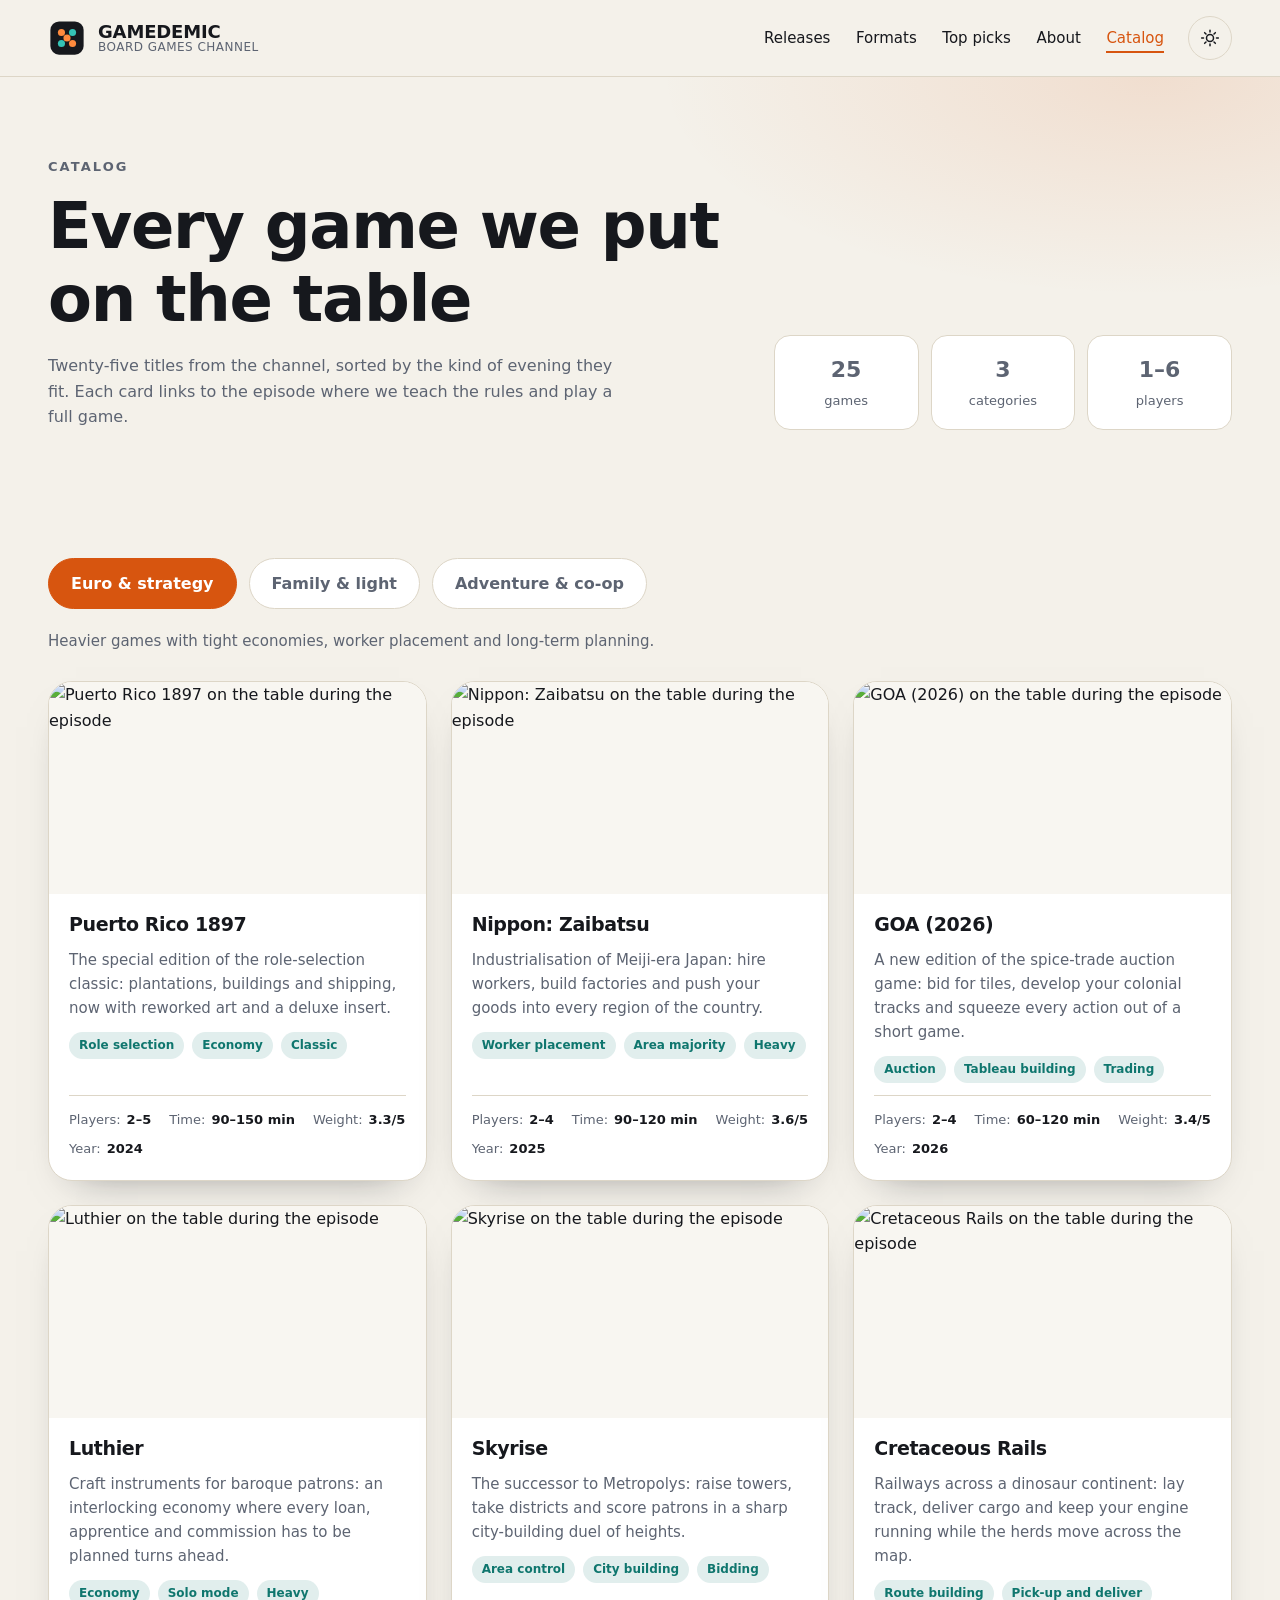
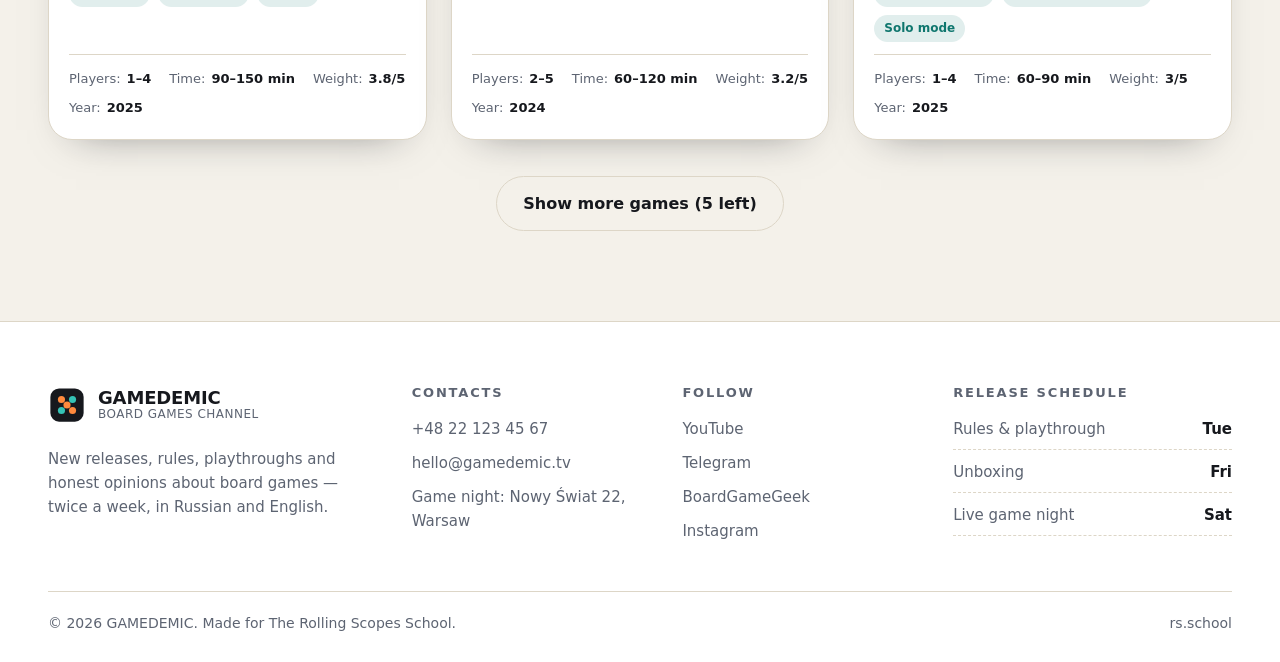
==== commit 4252c725: "Merge baaddbfbd673d4bbdd731fe42d64a4738e1dc612 into 1ef8dbadb1aee5d4de7203c91acde9991f685082" ====
--- a/catalog.html
+++ b/catalog.html
@@ -109,189 +109,9 @@
         </div>
         <p class="catalog__note" id="category-note">Heavier games with tight economies, worker placement and long-term planning.</p>
 
-        <div class="catalog-grid" id="catalog-grid">
-          <article class="game-card">
-            <div class="game-card__media">
-              <img class="game-card__image" src="https://i.ytimg.com/vi/eZDFBOI0O48/hqdefault.jpg" width="480" height="360" loading="lazy" alt="Puerto Rico 1897 on the table during the episode">
-            </div>
-            <div class="game-card__body">
-              <h3 class="game-card__title">Puerto Rico 1897</h3>
-              <p class="game-card__desc">The special edition of the role-selection classic: plantations, buildings and shipping, now with reworked art and a deluxe insert.</p>
-              <ul class="game-card__tags">
-                <li class="tag">Role selection</li>
-                <li class="tag">Economy</li>
-                <li class="tag">Classic</li>
-              </ul>
-              <p class="game-card__meta">
-                <span>Players: <b>2–5</b></span>
-                <span>Time: <b>90–150 min</b></span>
-                <span>Weight: <b>3.3/5</b></span>
-                <span>Year: <b>2024</b></span>
-              </p>
-            </div>
-          </article>
-          <article class="game-card">
-            <div class="game-card__media">
-              <img class="game-card__image" src="https://i.ytimg.com/vi/mlnG_oBTaug/hqdefault.jpg" width="480" height="360" loading="lazy" alt="Nippon: Zaibatsu on the table during the episode">
-            </div>
-            <div class="game-card__body">
-              <h3 class="game-card__title">Nippon: Zaibatsu</h3>
-              <p class="game-card__desc">Industrialisation of Meiji-era Japan: hire workers, build factories and push your goods into every region of the country.</p>
-              <ul class="game-card__tags">
-                <li class="tag">Worker placement</li>
-                <li class="tag">Area majority</li>
-                <li class="tag">Heavy</li>
-              </ul>
-              <p class="game-card__meta">
-                <span>Players: <b>2–4</b></span>
-                <span>Time: <b>90–120 min</b></span>
-                <span>Weight: <b>3.6/5</b></span>
-                <span>Year: <b>2025</b></span>
-              </p>
-            </div>
-          </article>
-          <article class="game-card">
-            <div class="game-card__media">
-              <img class="game-card__image" src="https://i.ytimg.com/vi/cQ16xqjx_Sw/hqdefault.jpg" width="480" height="360" loading="lazy" alt="GOA (2026) on the table during the episode">
-            </div>
-            <div class="game-card__body">
-              <h3 class="game-card__title">GOA (2026)</h3>
-              <p class="game-card__desc">A new edition of the spice-trade auction game: bid for tiles, develop your colonial tracks and squeeze every action out of a short game.</p>
-              <ul class="game-card__tags">
-                <li class="tag">Auction</li>
-                <li class="tag">Tableau building</li>
-                <li class="tag">Trading</li>
-              </ul>
-              <p class="game-card__meta">
-                <span>Players: <b>2–4</b></span>
-                <span>Time: <b>60–120 min</b></span>
-                <span>Weight: <b>3.4/5</b></span>
-                <span>Year: <b>2026</b></span>
-              </p>
-            </div>
-          </article>
-          <article class="game-card">
-            <div class="game-card__media">
-              <img class="game-card__image" src="https://i.ytimg.com/vi/hcbQ2KUn7Vs/hqdefault.jpg" width="480" height="360" loading="lazy" alt="Luthier on the table during the episode">
-            </div>
-            <div class="game-card__body">
-              <h3 class="game-card__title">Luthier</h3>
-              <p class="game-card__desc">Craft instruments for baroque patrons: an interlocking economy where every loan, apprentice and commission has to be planned turns ahead.</p>
-              <ul class="game-card__tags">
-                <li class="tag">Economy</li>
-                <li class="tag">Solo mode</li>
-                <li class="tag">Heavy</li>
-              </ul>
-              <p class="game-card__meta">
-                <span>Players: <b>1–4</b></span>
-                <span>Time: <b>90–150 min</b></span>
-                <span>Weight: <b>3.8/5</b></span>
-                <span>Year: <b>2025</b></span>
-              </p>
-            </div>
-          </article>
-          <article class="game-card">
-            <div class="game-card__media">
-              <img class="game-card__image" src="https://i.ytimg.com/vi/IFoXtF_5hJ4/hqdefault.jpg" width="480" height="360" loading="lazy" alt="Skyrise on the table during the episode">
-            </div>
-            <div class="game-card__body">
-              <h3 class="game-card__title">Skyrise</h3>
-              <p class="game-card__desc">The successor to Metropolys: raise towers, take districts and score patrons in a sharp city-building duel of heights.</p>
-              <ul class="game-card__tags">
-                <li class="tag">Area control</li>
-                <li class="tag">City building</li>
-                <li class="tag">Bidding</li>
-              </ul>
-              <p class="game-card__meta">
-                <span>Players: <b>2–5</b></span>
-                <span>Time: <b>60–120 min</b></span>
-                <span>Weight: <b>3.2/5</b></span>
-                <span>Year: <b>2024</b></span>
-              </p>
-            </div>
-          </article>
-          <article class="game-card">
-            <div class="game-card__media">
-              <img class="game-card__image" src="https://i.ytimg.com/vi/K7tXL6RqaWM/hqdefault.jpg" width="480" height="360" loading="lazy" alt="Cretaceous Rails on the table during the episode">
-            </div>
-            <div class="game-card__body">
-              <h3 class="game-card__title">Cretaceous Rails</h3>
-              <p class="game-card__desc">Railways across a dinosaur continent: lay track, deliver cargo and keep your engine running while the herds move across the map.</p>
-              <ul class="game-card__tags">
-                <li class="tag">Route building</li>
-                <li class="tag">Pick-up and deliver</li>
-                <li class="tag">Solo mode</li>
-              </ul>
-              <p class="game-card__meta">
-                <span>Players: <b>1–4</b></span>
-                <span>Time: <b>60–90 min</b></span>
-                <span>Weight: <b>3.0/5</b></span>
-                <span>Year: <b>2025</b></span>
-              </p>
-            </div>
-          </article>
-          <article class="game-card">
-            <div class="game-card__media">
-              <img class="game-card__image" src="https://i.ytimg.com/vi/DJleph9t23c/hqdefault.jpg" width="480" height="360" loading="lazy" alt="Windmill Valley on the table during the episode">
-            </div>
-            <div class="game-card__body">
-              <h3 class="game-card__title">Windmill Valley</h3>
-              <p class="game-card__desc">Dutch tulip fields and a rotating windmill gear: plant bulbs, hire workers and time the rotation of your mill to chain actions.</p>
-              <ul class="game-card__tags">
-                <li class="tag">Rondel</li>
-                <li class="tag">Engine building</li>
-                <li class="tag">Solo mode</li>
-              </ul>
-              <p class="game-card__meta">
-                <span>Players: <b>1–4</b></span>
-                <span>Time: <b>60–90 min</b></span>
-                <span>Weight: <b>3.1/5</b></span>
-                <span>Year: <b>2023</b></span>
-              </p>
-            </div>
-          </article>
-          <article class="game-card">
-            <div class="game-card__media">
-              <img class="game-card__image" src="https://i.ytimg.com/vi/PdsI4-P3AxU/hqdefault.jpg" width="480" height="360" loading="lazy" alt="Echoes of Time on the table during the episode">
-            </div>
-            <div class="game-card__body">
-              <h3 class="game-card__title">Echoes of Time</h3>
-              <p class="game-card__desc">A dense Luciani design about civilisations echoing through eras: tight action selection where every round rewrites your options.</p>
-              <ul class="game-card__tags">
-                <li class="tag">Action selection</li>
-                <li class="tag">Civilization</li>
-                <li class="tag">Heavy</li>
-              </ul>
-              <p class="game-card__meta">
-                <span>Players: <b>1–4</b></span>
-                <span>Time: <b>75–120 min</b></span>
-                <span>Weight: <b>3.7/5</b></span>
-                <span>Year: <b>2025</b></span>
-              </p>
-            </div>
-          </article>
-          <article class="game-card">
-            <div class="game-card__media">
-              <img class="game-card__image" src="https://i.ytimg.com/vi/k4_29w0wnMs/hqdefault.jpg" width="480" height="360" loading="lazy" alt="Pergola on the table during the episode">
-            </div>
-            <div class="game-card__body">
-              <h3 class="game-card__title">Pergola</h3>
-              <p class="game-card__desc">Grow a garden under a wooden pergola: combine plants, animals and light to build the most balanced green corner of the estate.</p>
-              <ul class="game-card__tags">
-                <li class="tag">Tile placement</li>
-                <li class="tag">Set collection</li>
-                <li class="tag">Gardens</li>
-              </ul>
-              <p class="game-card__meta">
-                <span>Players: <b>1–4</b></span>
-                <span>Time: <b>45–75 min</b></span>
-                <span>Weight: <b>2.8/5</b></span>
-                <span>Year: <b>2025</b></span>
-              </p>
-            </div>
-          </article>
-        </div>
-        <div class="catalog__more" id="catalog-more">
+        <div class="catalog-grid" id="catalog-grid" aria-live="polite"></div>
+        <p class="catalog__empty" id="catalog-empty" hidden>No games in this category yet.</p>
+        <div class="catalog__more" id="catalog-more" hidden>
           <button class="button button--ghost" type="button" id="load-more">Show more games</button>
         </div>
       </div>
@@ -362,6 +182,50 @@
     </div>
   </footer>
 
+  <div class="modal" id="game-modal" role="dialog" aria-modal="true" aria-labelledby="modal-title" hidden>
+    <div class="modal__dialog" id="modal-dialog">
+      <button class="icon-button modal__close" type="button" id="modal-close" aria-label="Close">
+        <svg viewBox="0 0 24 24" aria-hidden="true" focusable="false"><path d="M6 6l12 12M18 6 6 18"></path></svg>
+      </button>
+      <div class="modal__media" id="modal-media"></div>
+      <div class="modal__body">
+        <div class="modal__header">
+          <h2 class="modal__title" id="modal-title">Game details</h2>
+          <p class="modal__category" id="modal-category"></p>
+        </div>
+        <p class="modal__desc" id="modal-desc"></p>
+
+        <div class="modal__specs">
+          <p class="modal__spec"><span>Players</span><b id="modal-players"></b></p>
+          <p class="modal__spec"><span>Play time</span><b id="modal-time"></b></p>
+          <p class="modal__spec"><span>Weight</span><b id="modal-weight"></b></p>
+          <p class="modal__spec"><span>Designer</span><b id="modal-designer"></b></p>
+        </div>
+
+        <div class="option-group">
+          <h3 class="option-group__title">Player count</h3>
+          <div class="option-group__list" id="option-players"></div>
+        </div>
+
+        <div class="option-group">
+          <h3 class="option-group__title">Episode format</h3>
+          <div class="option-group__list" id="option-format"></div>
+        </div>
+
+        <div class="modal__readout">
+          <p id="readout-players"></p>
+          <p id="readout-format"></p>
+        </div>
+
+        <div class="modal__footer">
+          <small id="modal-note"></small>
+          <a class="button button--primary" id="modal-link" href="#" target="_blank" rel="noopener">Watch the episode</a>
+        </div>
+      </div>
+    </div>
+  </div>
+
   <script src="js/theme.js"></script>
+  <script type="module" src="js/catalog.js"></script>
 </body>
 </html>
